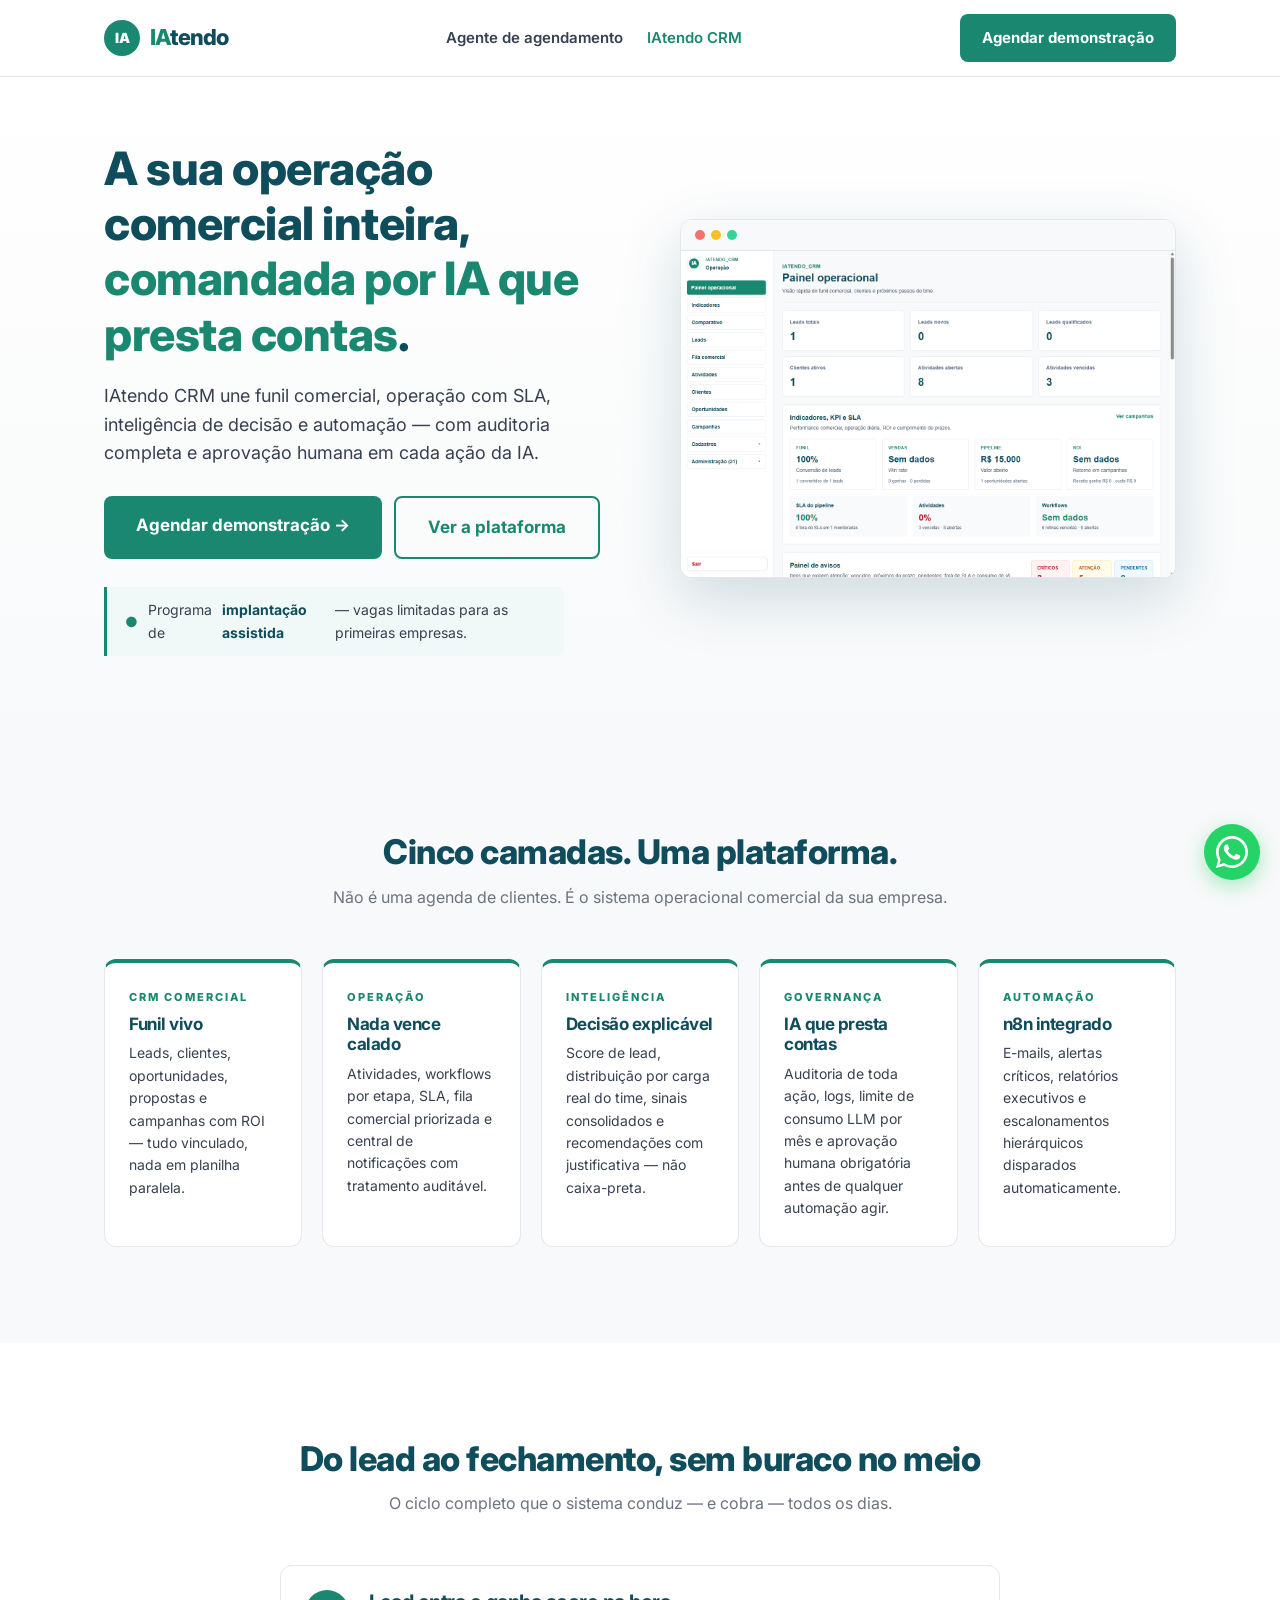
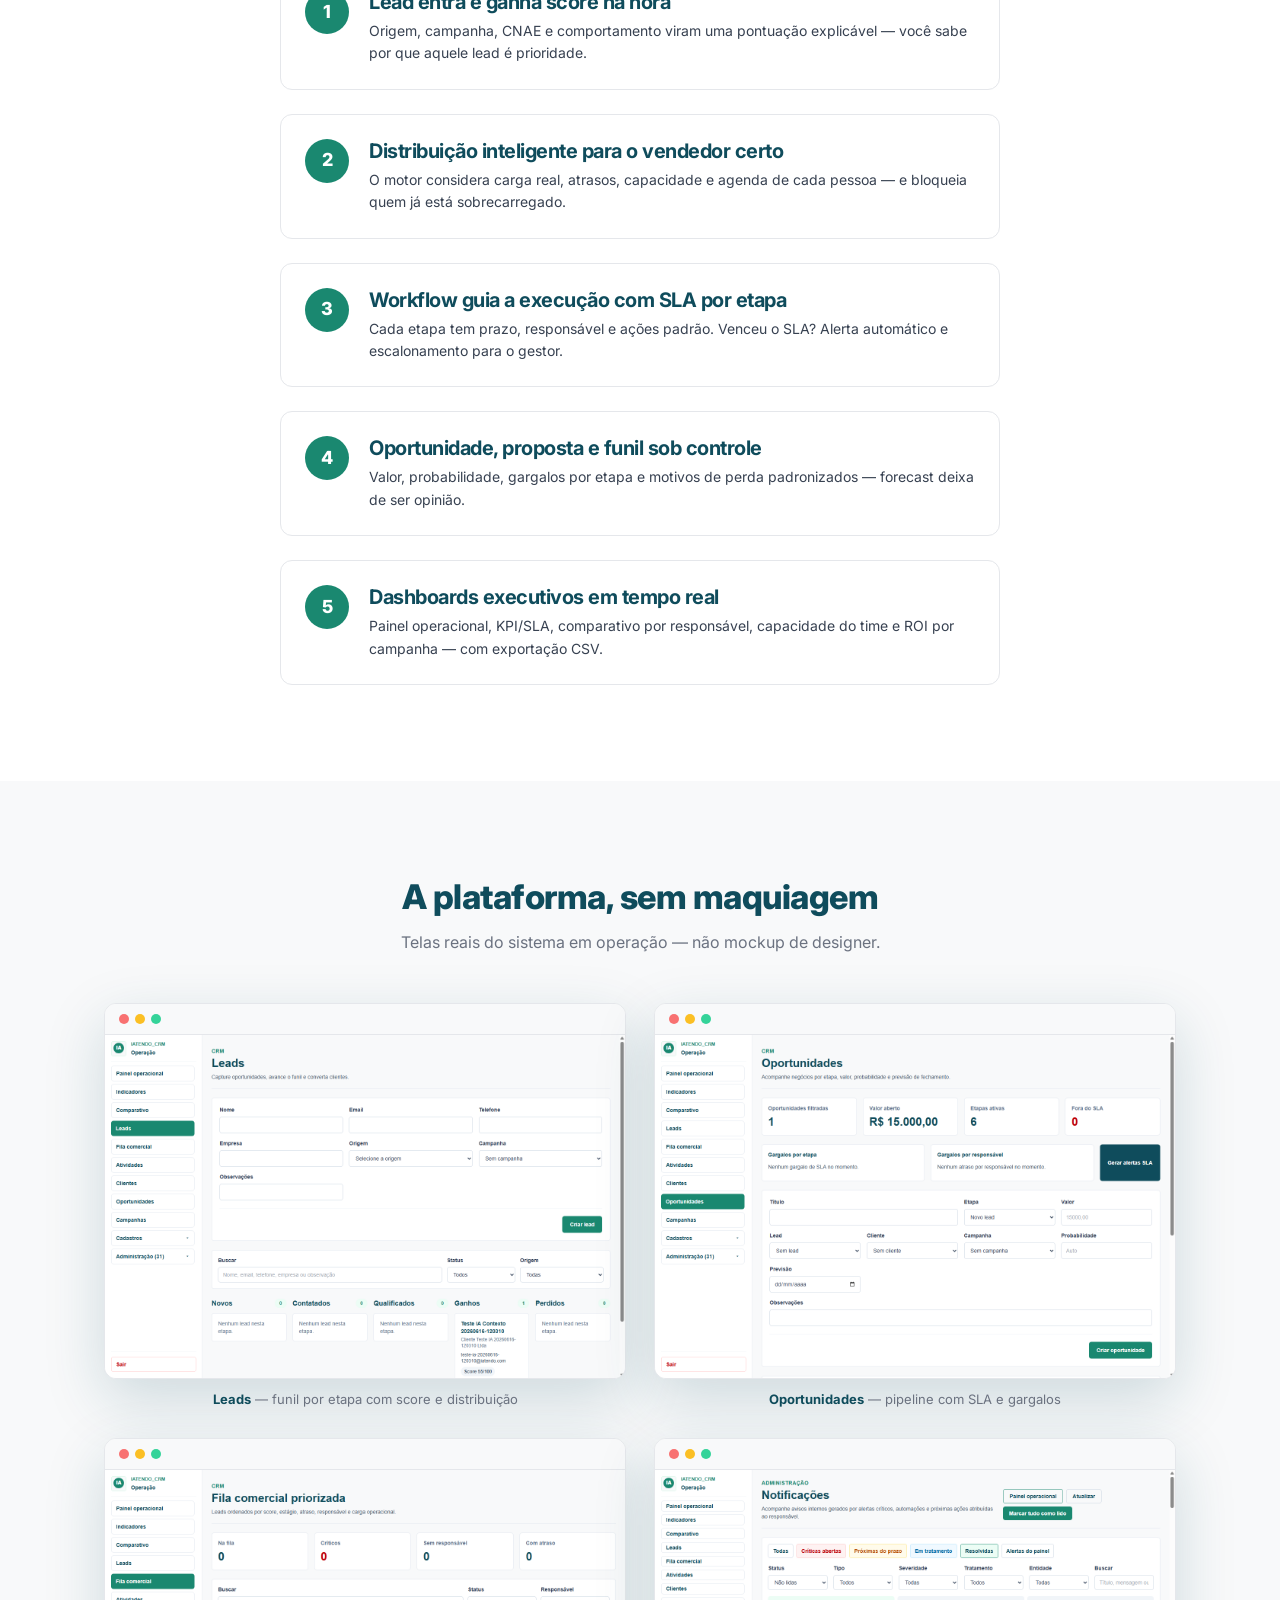
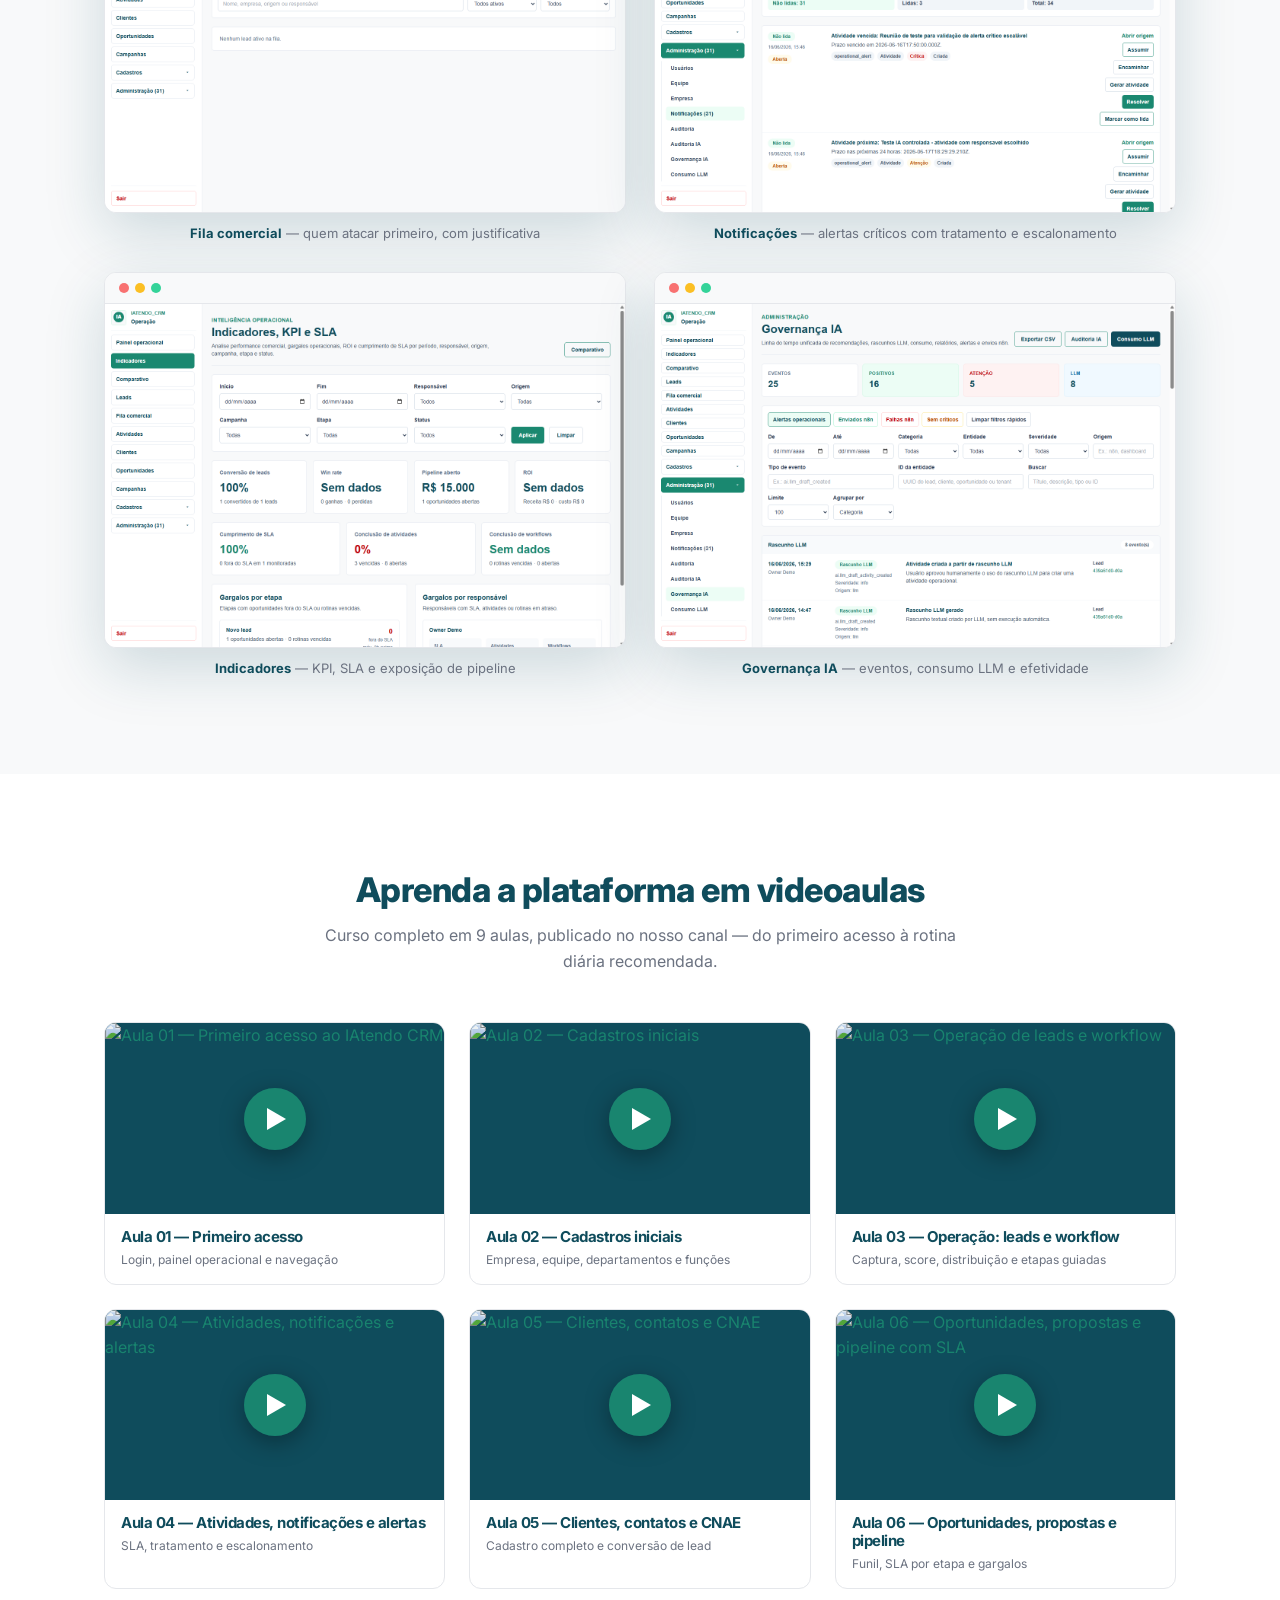
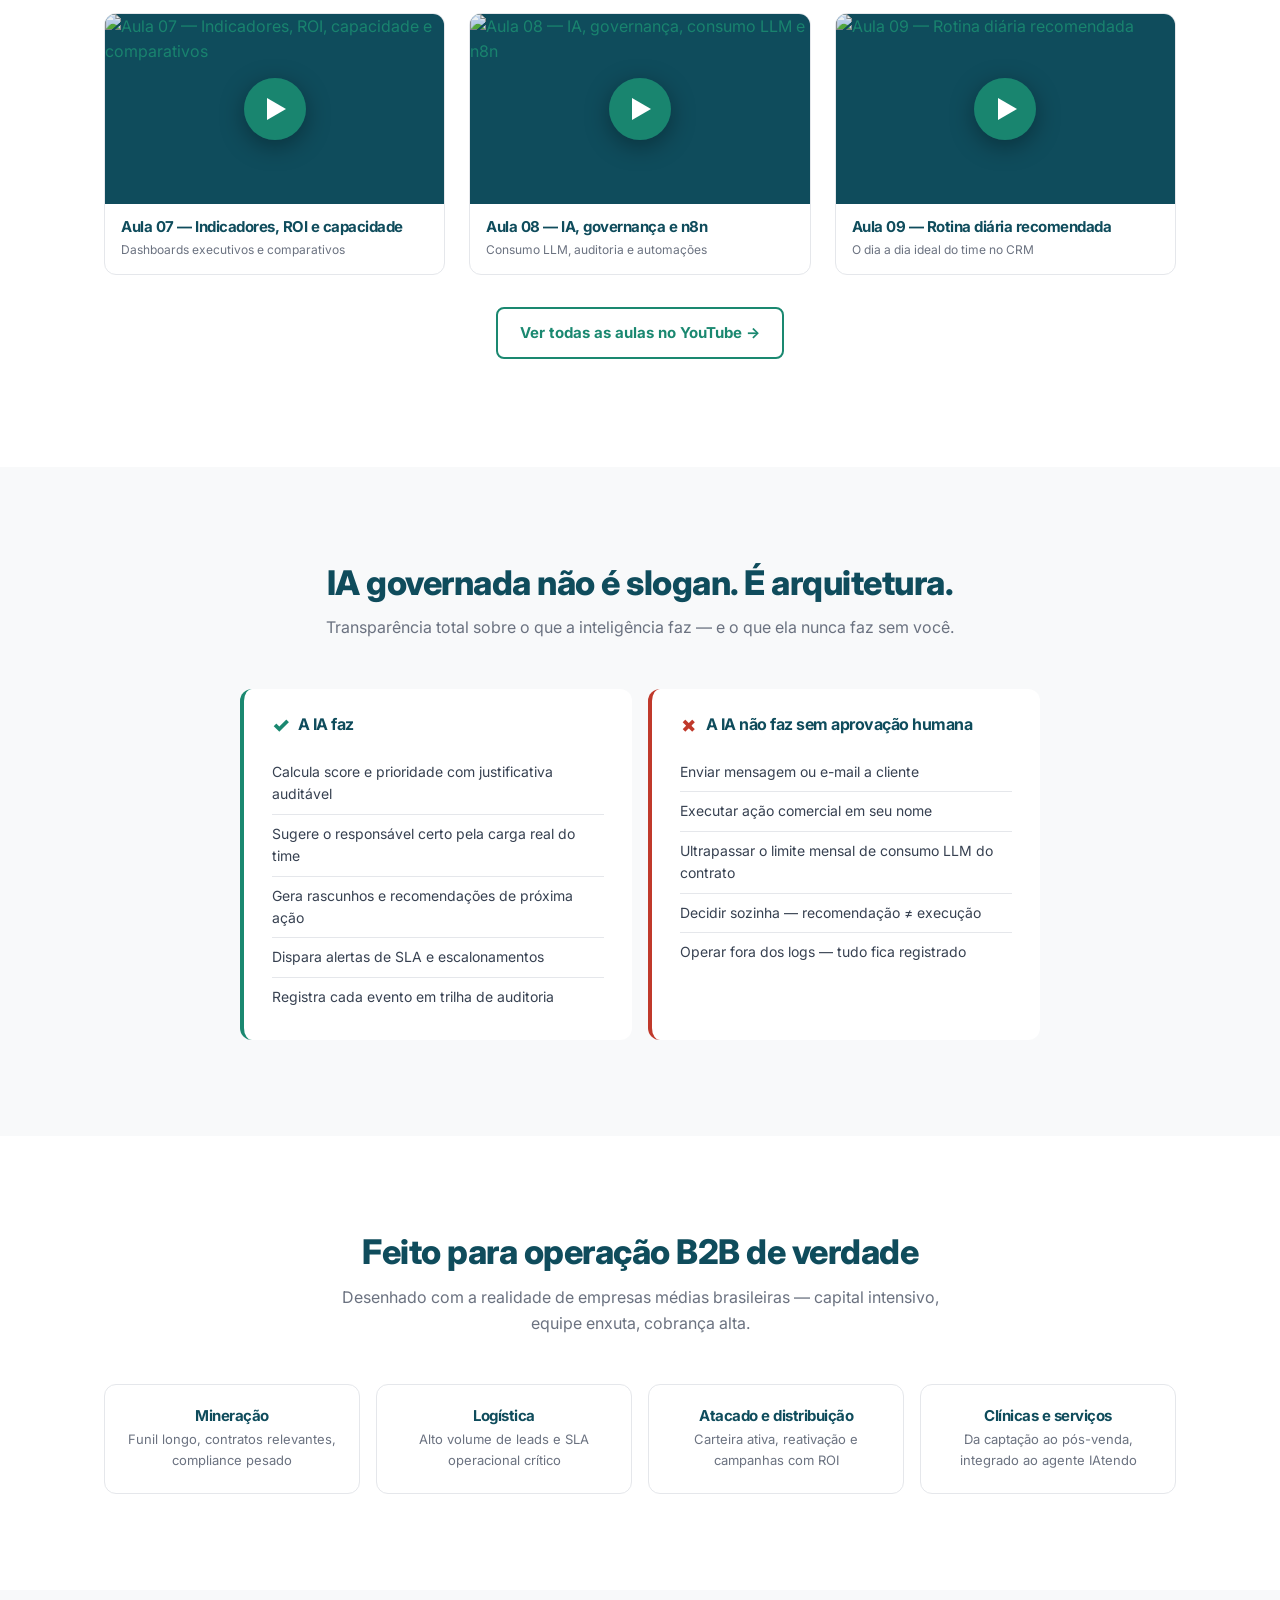
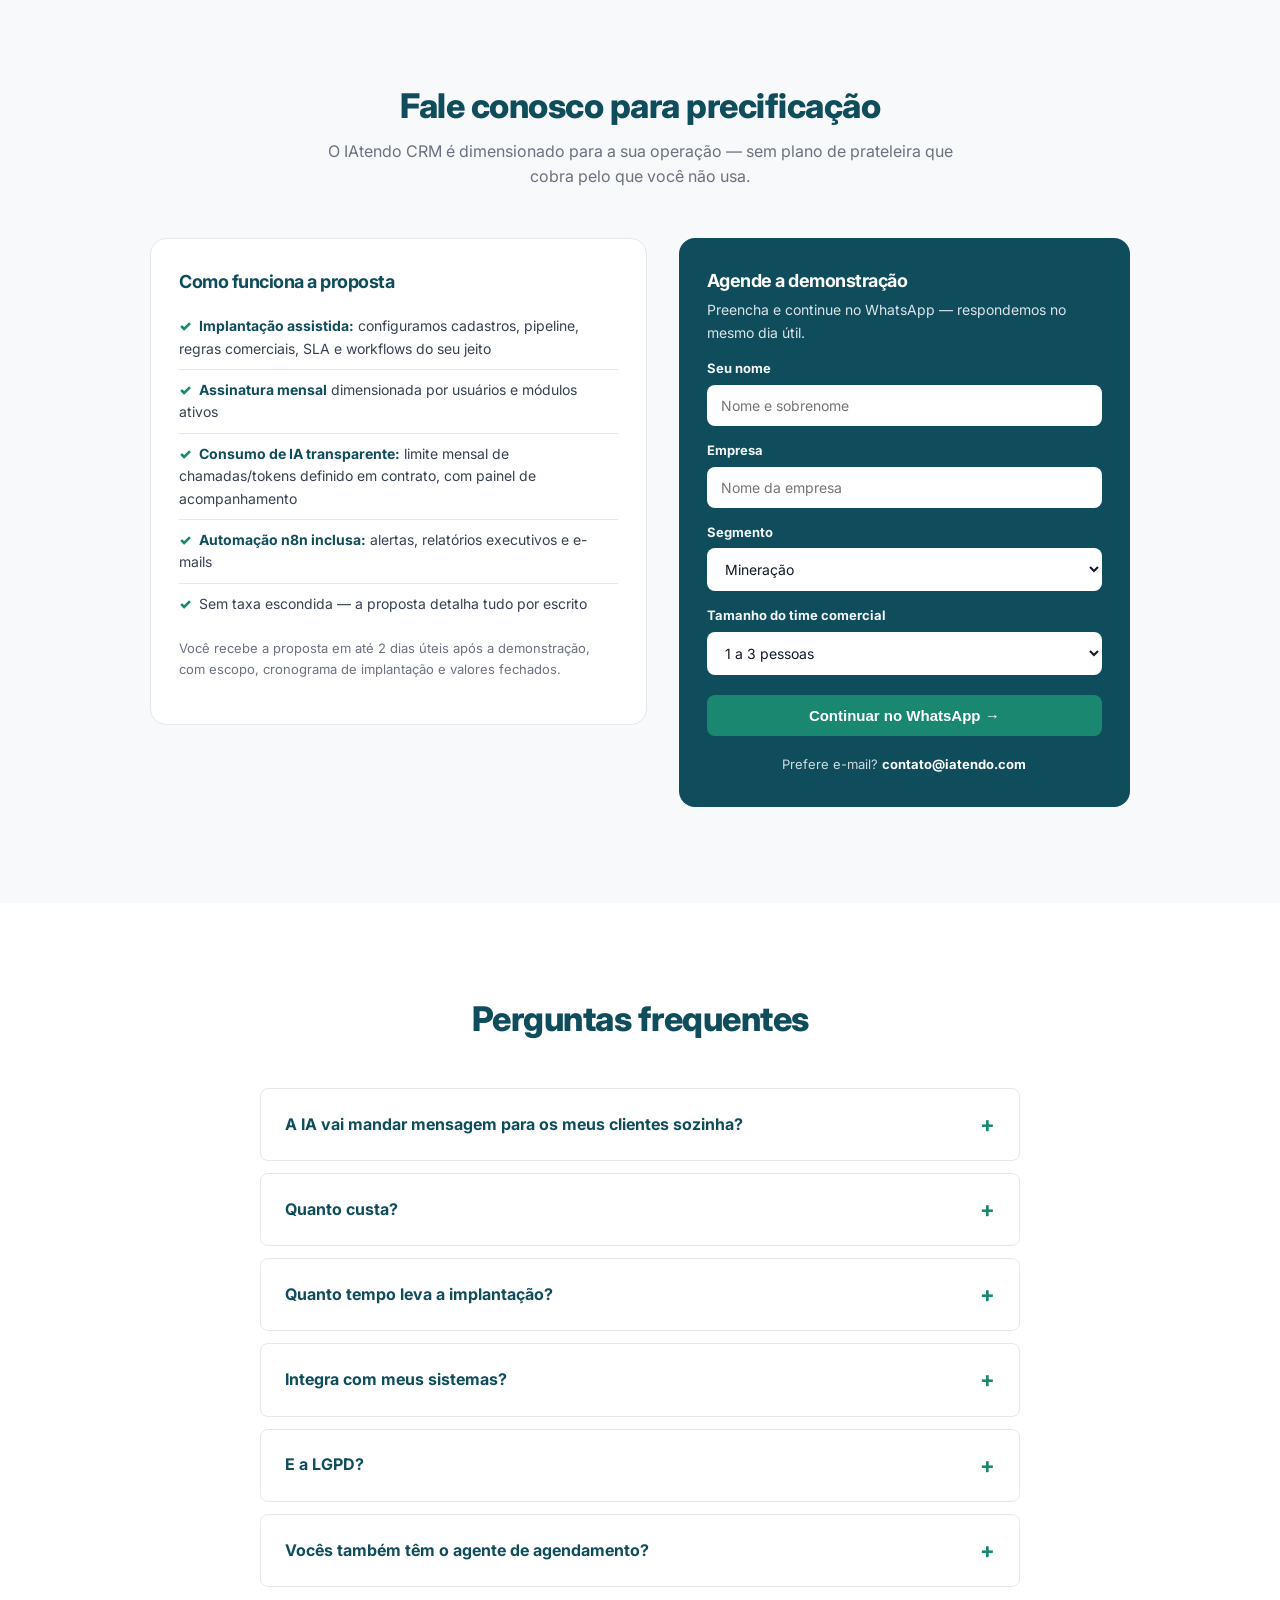
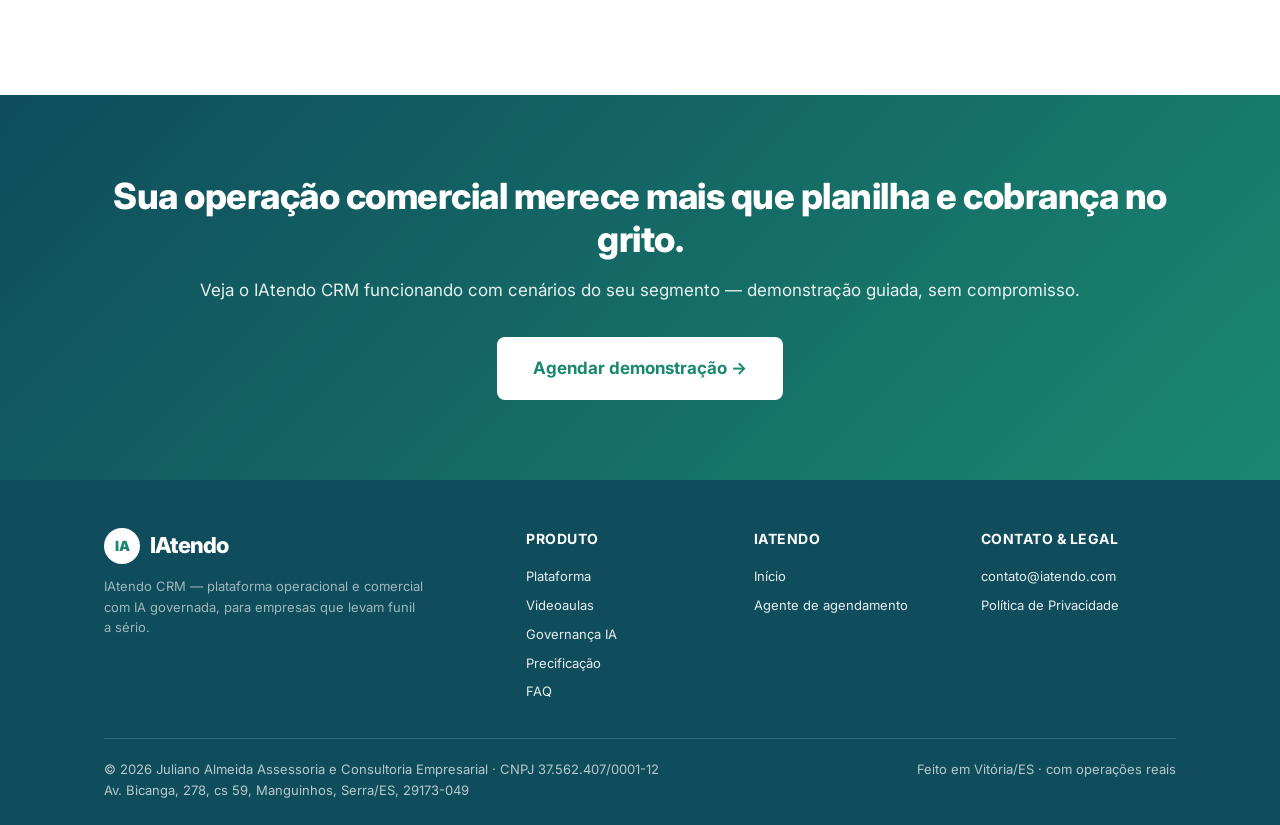
==== crm/index.html @ dda7a2c9 "Reorganiza site em dois produtos: home hub + /agente (landing migrada) + /crm (nova, com videoaulas " ====
<!DOCTYPE html>
<html lang="pt-BR">
<head>
<meta charset="UTF-8">
<meta name="viewport" content="width=device-width, initial-scale=1.0">
<meta name="description" content="IAtendo CRM: plataforma operacional e comercial com IA governada. Leads, oportunidades e campanhas com score, distribuição inteligente, workflows com SLA, dashboards executivos, auditoria completa e aprovação humana. Agende uma demonstração.">
<title>IAtendo CRM — Plataforma operacional e comercial com IA governada</title>
<link rel="canonical" href="https://iatendo.com/crm/">

<!-- Favicon -->
<link rel="icon" type="image/x-icon" href="/favicon.ico">
<link rel="icon" type="image/png" sizes="16x16" href="/favicon-16x16.png">
<link rel="icon" type="image/png" sizes="32x32" href="/favicon-32x32.png">
<link rel="icon" type="image/png" sizes="96x96" href="/favicon-96x96.png">
<link rel="icon" type="image/png" sizes="192x192" href="/android-chrome-192x192.png">
<link rel="apple-touch-icon" sizes="180x180" href="/apple-touch-icon.png">
<meta name="apple-mobile-web-app-title" content="IAtendo">
<meta name="apple-mobile-web-app-capable" content="yes">
<link rel="manifest" href="/site.webmanifest">
<meta name="theme-color" content="#1A8870">
<meta name="msapplication-config" content="/browserconfig.xml">
<meta name="msapplication-TileColor" content="#1A8870">

<!-- Open Graph -->
<meta property="og:type" content="website">
<meta property="og:site_name" content="IAtendo">
<meta property="og:title" content="IAtendo CRM — Plataforma operacional e comercial com IA governada">
<meta property="og:description" content="Funil comercial vivo: score, distribuição inteligente, workflows com SLA, dashboards executivos e IA com aprovação humana. Agende uma demonstração.">
<meta property="og:url" content="https://iatendo.com/crm/">
<meta property="og:image" content="https://iatendo.com/og-image.png">
<meta property="og:image:width" content="1200">
<meta property="og:image:height" content="630">
<meta property="og:locale" content="pt_BR">

<!-- Twitter Card -->
<meta name="twitter:card" content="summary_large_image">
<meta name="twitter:title" content="IAtendo CRM — Plataforma operacional e comercial com IA governada">
<meta name="twitter:description" content="CRM + operação + inteligência + governança + automação n8n. Demonstração guiada.">
<meta name="twitter:image" content="https://iatendo.com/og-image.png">

<!-- Verificação de domínio Meta Business -->
<meta name="facebook-domain-verification" content="4vf871rpp75ot8umdkaw6x6e34bomy" />

<!-- Schema.org (sem offer — preço sob consulta) -->
<script type="application/ld+json">
{"@context":"https://schema.org","@type":"SoftwareApplication","name":"IAtendo CRM","applicationCategory":"BusinessApplication","operatingSystem":"Web","description":"Plataforma operacional e comercial com IA governada: leads, clientes, oportunidades, campanhas, workflows com SLA, dashboards executivos, auditoria e automação n8n.","url":"https://iatendo.com/crm/","provider":{"@type":"Organization","name":"Juliano Almeida Assessoria e Consultoria Empresarial","email":"contato@iatendo.com"}}
</script>

<!-- Meta Pixel -->
<script>
!function(f,b,e,v,n,t,s){if(f.fbq)return;n=f.fbq=function(){n.callMethod?n.callMethod.apply(n,arguments):n.queue.push(arguments)};if(!f._fbq)f._fbq=n;n.push=n;n.loaded=!0;n.version='2.0';n.queue=[];t=b.createElement(e);t.async=!0;t.src=v;s=b.getElementsByTagName(e)[0];s.parentNode.insertBefore(t,s)}(window,document,'script','https://connect.facebook.net/en_US/fbevents.js');
fbq('init', '1695732014960269');
fbq('track', 'PageView');
</script>
<noscript><img height="1" width="1" style="display:none" src="https://www.facebook.com/tr?id=1695732014960269&ev=PageView&noscript=1"/></noscript>
<!-- /Meta Pixel -->

<!-- Fonte Inter via Google Fonts -->
<link rel="preconnect" href="https://fonts.googleapis.com">
<link rel="preconnect" href="https://fonts.gstatic.com" crossorigin>
<link href="https://fonts.googleapis.com/css2?family=Inter:wght@400;500;600;700;800;900&display=swap" rel="stylesheet">

<style>
:root {
  --primary: #1A8870;
  --primary-dark: #0F6B58;
  --secondary: #0F4C5C;
  --text: #111827;
  --text-body: #374151;
  --text-muted: #6B7280;
  --bg: #FFFFFF;
  --bg-alt: #F8F9FA;
  --bg-soft: #F0F9F7;
  --border: #E5E7EB;
}
* { box-sizing: border-box; margin: 0; padding: 0; }
html { scroll-behavior: smooth; }
body { font-family: 'Inter', 'Segoe UI', system-ui, -apple-system, sans-serif; color: var(--text-body); line-height: 1.6; background: var(--bg); -webkit-font-smoothing: antialiased; overflow-x: hidden; word-wrap: break-word; overflow-wrap: break-word; }
.container { max-width: 1120px; margin: 0 auto; padding: 0 24px; }
img, svg { max-width: 100%; height: auto; display: block; }

h1, h2, h3 { color: var(--secondary); font-weight: 800; letter-spacing: -0.5px; line-height: 1.2; }
h1 { font-size: 36px; }
h2 { font-size: 28px; margin-bottom: 16px; }
h3 { font-size: 20px; font-weight: 700; margin-bottom: 8px; }
p { margin-bottom: 12px; }
a { color: var(--primary); text-decoration: none; }
a:hover { text-decoration: underline; }
strong { color: var(--secondary); font-weight: 700; }

/* HEADER */
header { position: sticky; top: 0; background: rgba(255,255,255,0.95); backdrop-filter: blur(8px); border-bottom: 1px solid var(--border); z-index: 100; }
header .container { display: flex; align-items: center; justify-content: space-between; padding: 14px 24px; }
.brand { display: flex; align-items: center; gap: 10px; }
.brand-mark { width: 36px; height: 36px; border-radius: 50%; background: var(--primary); display: flex; align-items: center; justify-content: center; color: white; font-weight: 900; font-size: 14px; }
.brand-text { font-size: 22px; font-weight: 800; letter-spacing: -1px; }
.brand-text .ia { color: var(--primary); }
.brand-text .tendo { color: var(--secondary); }
.nav-links { display: none; gap: 24px; align-items: center; }
.nav-links a { font-size: 15px; font-weight: 600; color: var(--text-body); }
.nav-links a.active { color: var(--primary); }
.nav-links a:hover { color: var(--primary); text-decoration: none; }
.btn { display: inline-block; padding: 12px 22px; border-radius: 8px; font-weight: 700; font-size: 15px; transition: all 0.2s; text-decoration: none !important; cursor: pointer; border: none; }
.btn-primary { background: var(--primary); color: white !important; }
.btn-primary:hover { background: var(--primary-dark); transform: translateY(-1px); box-shadow: 0 4px 12px rgba(26,136,112,0.3); }
.btn-secondary { background: transparent; color: var(--primary) !important; border: 2px solid var(--primary); }
.btn-secondary:hover { background: var(--primary); color: white !important; }
.btn-large { padding: 16px 32px; font-size: 17px; }

/* HERO */
.hero { padding: 64px 0 80px; background: linear-gradient(180deg, #FFFFFF 0%, var(--bg-alt) 100%); }
.hero-grid { display: grid; grid-template-columns: 1fr; gap: 48px; align-items: center; }
.hero h1 { font-size: 40px; margin-bottom: 20px; }
.hero h1 .accent { color: var(--primary); }
.hero .lead { font-size: 18px; color: var(--text-body); margin-bottom: 28px; max-width: 540px; }
.hero-ctas { display: flex; gap: 12px; flex-wrap: wrap; margin-bottom: 28px; }
.hero .pilot-badge { display: inline-flex; align-items: center; gap: 10px; background: var(--bg-soft); border-left: 3px solid var(--primary); padding: 12px 18px; border-radius: 0 6px 6px 0; font-size: 14px; color: var(--text-body); max-width: 460px; }
.hero .pilot-badge::before { content: "●"; color: var(--primary); animation: pulse 2s infinite; }
@keyframes pulse { 0%,100% { opacity: 1; } 50% { opacity: 0.3; } }

/* BROWSER FRAME (screenshot) */
.browser-frame { background: white; border-radius: 12px; border: 1px solid var(--border); box-shadow: 0 20px 60px rgba(15,76,92,0.18); overflow: hidden; }
.browser-bar { background: var(--bg-alt); border-bottom: 1px solid var(--border); padding: 10px 14px; display: flex; align-items: center; gap: 6px; }
.browser-bar span { width: 10px; height: 10px; border-radius: 50%; background: var(--border); display: inline-block; }
.browser-bar span:first-child { background: #F87171; }
.browser-bar span:nth-child(2) { background: #FBBF24; }
.browser-bar span:nth-child(3) { background: #34D399; }
.browser-frame img { width: 100%; display: block; }

/* SECTION GENERIC */
section { padding: 72px 0; }
section.alt { background: var(--bg-alt); }
.section-head { text-align: center; margin-bottom: 48px; }
.section-head h2 { margin-bottom: 12px; }
.section-head p { color: var(--text-muted); font-size: 16px; max-width: 640px; margin: 0 auto; }

/* PILARES */
.pillars { display: grid; grid-template-columns: 1fr; gap: 20px; }
.pillar { background: white; padding: 26px 24px; border-radius: 12px; border: 1px solid var(--border); border-top: 4px solid var(--primary); }
.pillar .tag { font-size: 11px; font-weight: 800; letter-spacing: 2px; text-transform: uppercase; color: var(--primary); margin-bottom: 8px; }
.pillar h3 { font-size: 17px; margin-bottom: 8px; }
.pillar p { font-size: 14px; margin: 0; }

/* CICLO / STEPS */
.steps { display: grid; grid-template-columns: 1fr; gap: 24px; max-width: 720px; margin: 0 auto; }
.step { display: flex; gap: 20px; align-items: flex-start; padding: 24px; background: white; border-radius: 12px; border: 1px solid var(--border); }
.step-num { flex-shrink: 0; width: 44px; height: 44px; background: var(--primary); color: white; border-radius: 50%; display: flex; align-items: center; justify-content: center; font-weight: 800; font-size: 18px; }
.step-content h3 { margin-bottom: 6px; }
.step-content p { font-size: 14px; margin: 0; }

/* SCREENSHOTS */
.shots { display: grid; grid-template-columns: 1fr; gap: 28px; }
.shot figcaption { font-size: 13px; color: var(--text-muted); margin-top: 10px; text-align: center; }
.shot figcaption strong { color: var(--secondary); }

/* VIDEOAULAS */
.videos { display: grid; grid-template-columns: 1fr; gap: 24px; }
.video-card { background: white; border-radius: 12px; border: 1px solid var(--border); overflow: hidden; }
.video-thumb { position: relative; aspect-ratio: 16/9; background: var(--secondary); cursor: pointer; display: block; }
.video-thumb img { width: 100%; height: 100%; object-fit: cover; display: block; opacity: 0.92; }
.video-thumb .play { position: absolute; top: 50%; left: 50%; transform: translate(-50%,-50%); width: 62px; height: 62px; border-radius: 50%; background: rgba(26,136,112,0.95); display: flex; align-items: center; justify-content: center; box-shadow: 0 6px 24px rgba(0,0,0,0.35); transition: transform .15s; }
.video-thumb:hover .play { transform: translate(-50%,-50%) scale(1.08); }
.video-thumb .play::after { content: ""; border-style: solid; border-width: 11px 0 11px 19px; border-color: transparent transparent transparent white; margin-left: 4px; }
.video-thumb iframe { position: absolute; inset: 0; width: 100%; height: 100%; border: 0; }
.video-card h3 { font-size: 15px; padding: 14px 16px 4px; margin: 0; }
.video-card .video-sub { font-size: 12px; color: var(--text-muted); padding: 0 16px 14px; }

/* GOVERNANÇA (faz / não faz) */
.escopo-grid { display: grid; grid-template-columns: 1fr; gap: 16px; max-width: 800px; margin: 0 auto; }
.escopo-col { background: white; padding: 24px 28px; border-radius: 12px; }
.escopo-col.yes { border-left: 4px solid var(--primary); }
.escopo-col.no { border-left: 4px solid #C0392B; }
.escopo-col h3 { font-size: 16px; margin-bottom: 16px; display: flex; align-items: center; gap: 8px; }
.escopo-col.yes h3::before { content: "✓"; color: var(--primary); font-weight: 900; font-size: 20px; }
.escopo-col.no h3::before { content: "✗"; color: #C0392B; font-weight: 900; font-size: 20px; }
.escopo-col ul { list-style: none; padding: 0; }
.escopo-col li { padding: 8px 0; border-bottom: 1px solid var(--border); font-size: 14px; }
.escopo-col li:last-child { border-bottom: none; }

/* SEGMENTOS */
.cols-4 { display: grid; grid-template-columns: 1fr 1fr; gap: 16px; }
.seg-card { background: white; padding: 22px 20px; border-radius: 12px; border: 1px solid var(--border); text-align: center; }
.seg-card h3 { font-size: 15px; margin-bottom: 4px; }
.seg-card p { font-size: 13px; color: var(--text-muted); margin: 0; }

/* PRECIFICAÇÃO / FALE CONOSCO */
.pricing-wrap { display: grid; grid-template-columns: 1fr; gap: 32px; max-width: 980px; margin: 0 auto; align-items: start; }
.pricing-info { background: white; border-radius: 16px; border: 1px solid var(--border); padding: 32px 28px; }
.pricing-info h3 { font-size: 18px; margin-bottom: 14px; }
.pricing-info ul { list-style: none; padding: 0; margin-bottom: 8px; }
.pricing-info li { padding: 9px 0; font-size: 14px; border-bottom: 1px solid var(--border); }
.pricing-info li:last-child { border-bottom: none; }
.pricing-info li::before { content: "✓"; color: var(--primary); font-weight: 900; margin-right: 8px; }
.pricing-note { font-size: 13px; color: var(--text-muted); margin-top: 14px; }
.contact-card { background: var(--secondary); border-radius: 16px; padding: 32px 28px; color: white; }
.contact-card h3 { color: white; font-size: 18px; margin-bottom: 8px; }
.contact-card p { color: rgba(255,255,255,0.85); font-size: 14px; }
.contact-card label { display: block; font-size: 13px; font-weight: 700; margin: 14px 0 6px; color: rgba(255,255,255,0.95); }
.contact-card input, .contact-card select { width: 100%; padding: 12px 14px; border-radius: 8px; border: none; font-family: inherit; font-size: 14px; color: var(--text); background: white; }
.contact-card .btn-primary { width: 100%; text-align: center; margin-top: 20px; background: var(--primary); }
.contact-card .alt-contact { margin-top: 18px; font-size: 13px; color: rgba(255,255,255,0.8); text-align: center; }
.contact-card .alt-contact a { color: white; font-weight: 700; }

/* FAQ */
.faq { max-width: 760px; margin: 0 auto; }
.faq-item { background: white; border-radius: 8px; margin-bottom: 12px; border: 1px solid var(--border); overflow: hidden; }
.faq-q { padding: 18px 24px; font-weight: 700; color: var(--secondary); cursor: pointer; display: flex; justify-content: space-between; align-items: center; font-size: 16px; user-select: none; }
.faq-q::after { content: "+"; font-size: 22px; color: var(--primary); transition: transform 0.2s; }
.faq-item.open .faq-q::after { transform: rotate(45deg); }
.faq-a { padding: 0 24px; max-height: 0; overflow: hidden; transition: all 0.3s ease; font-size: 14px; color: var(--text-body); }
.faq-item.open .faq-a { padding: 0 24px 20px; max-height: 400px; }

/* CTA FINAL */
.cta-final { background: linear-gradient(135deg, var(--secondary) 0%, var(--primary) 100%); color: white; text-align: center; padding: 80px 0; }
.cta-final h2 { color: white; font-size: 36px; margin-bottom: 16px; }
.cta-final p { color: rgba(255,255,255,0.9); font-size: 17px; margin-bottom: 32px; }
.cta-final .btn-primary { background: white; color: var(--primary) !important; padding: 18px 36px; font-size: 17px; }
.cta-final .btn-primary:hover { background: var(--bg-soft); }

/* FOOTER */
footer { background: var(--secondary); color: rgba(255,255,255,0.7); padding: 48px 0 24px; font-size: 13px; }
footer a { color: rgba(255,255,255,0.9); }
.footer-grid { display: grid; grid-template-columns: 1fr; gap: 32px; margin-bottom: 32px; }
footer h4 { color: white; font-size: 14px; font-weight: 700; margin-bottom: 12px; letter-spacing: 0.5px; text-transform: uppercase; }
footer ul { list-style: none; padding: 0; }
footer ul li { padding: 4px 0; }
.footer-bottom { border-top: 1px solid rgba(255,255,255,0.15); padding-top: 20px; display: flex; justify-content: space-between; flex-wrap: wrap; gap: 12px; }

/* FLOATING WHATSAPP CTA */
.fab-whatsapp { position: fixed; bottom: 20px; right: 20px; background: #25D366; color: white; width: 56px; height: 56px; border-radius: 50%; display: flex; align-items: center; justify-content: center; box-shadow: 0 6px 20px rgba(37,211,102,0.4); z-index: 99; transition: transform 0.2s; }
.fab-whatsapp:hover { transform: scale(1.1); text-decoration: none !important; }
.fab-whatsapp svg { width: 32px; height: 32px; fill: white; }

/* RESPONSIVE — mobile */
@media (max-width: 767px) {
  h1 { font-size: 28px; }
  h2 { font-size: 24px; }
  h3 { font-size: 17px; }
  .hero h1 { font-size: 29px; line-height: 1.25; }
  .hero .lead { font-size: 16px; }
  .cta-final h2 { font-size: 26px; }
  .cta-final p { font-size: 15px; }
  .container { padding: 0 16px; }
  section { padding: 48px 0; }
  .hero { padding: 36px 0 56px; }
  .cta-final { padding: 56px 0; }
  .section-head { margin-bottom: 32px; }
  header .container { padding: 12px 16px; }
  .brand-text { font-size: 19px; }
  header .btn { padding: 9px 14px; font-size: 13px; }
  .hero-ctas { flex-direction: column; gap: 10px; }
  .hero-ctas .btn { width: 100%; text-align: center; }
  .btn-large { padding: 14px 22px; font-size: 15px; }
  .hero .pilot-badge { font-size: 13px; padding: 10px 14px; max-width: 100%; }
  .step { padding: 18px; gap: 14px; }
  .step-num { width: 36px; height: 36px; font-size: 15px; }
  .escopo-col { padding: 18px 20px; }
  .cols-4 { grid-template-columns: 1fr; }
  .contact-card, .pricing-info { padding: 24px 20px; }
  .faq-q { padding: 16px 18px; font-size: 15px; }
  .faq-item.open .faq-a { padding: 0 18px 18px; }
  .footer-bottom { flex-direction: column; align-items: flex-start; font-size: 12px; }
  .fab-whatsapp { width: 52px; height: 52px; bottom: 16px; right: 16px; }
  .fab-whatsapp svg { width: 28px; height: 28px; }
}
/* RESPONSIVE — desktop */
@media (min-width: 768px) {
  .nav-links { display: flex; }
  h1 { font-size: 44px; }
  h2 { font-size: 34px; }
  .hero h1 { font-size: 46px; }
  .hero-grid { grid-template-columns: 1.05fr 1fr; gap: 56px; }
  .pillars { grid-template-columns: repeat(5, 1fr); }
  .shots { grid-template-columns: 1fr 1fr; }
  .videos { grid-template-columns: repeat(3, 1fr); }
  .escopo-grid { grid-template-columns: 1fr 1fr; }
  .cols-4 { grid-template-columns: repeat(4, 1fr); }
  .pricing-wrap { grid-template-columns: 1.1fr 1fr; }
  .footer-grid { grid-template-columns: 2fr 1fr 1fr 1fr; }
  section { padding: 96px 0; }
}
@media (min-width: 768px) and (max-width: 1023px) {
  .pillars { grid-template-columns: repeat(2, 1fr); }
}
</style>
</head>
<body>

<!-- ====== HEADER ====== -->
<header>
  <div class="container">
    <a href="/" class="brand">
      <div class="brand-mark">IA</div>
      <div class="brand-text"><span class="ia">IA</span><span class="tendo">tendo</span></div>
    </a>
    <nav class="nav-links">
      <a href="/agente/">Agente de agendamento</a>
      <a href="/crm/" class="active">IAtendo CRM</a>
    </nav>
    <a href="#precificacao" class="btn btn-primary">Agendar demonstração</a>
  </div>
</header>

<!-- ====== HERO ====== -->
<section class="hero">
  <div class="container hero-grid">
    <div>
      <h1>A sua operação comercial inteira, <span class="accent">comandada por IA que presta contas</span>.</h1>
      <p class="lead">IAtendo CRM une funil comercial, operação com SLA, inteligência de decisão e automação — com auditoria completa e aprovação humana em cada ação da IA.</p>
      <div class="hero-ctas">
        <a href="#precificacao" class="btn btn-primary btn-large">Agendar demonstração →</a>
        <a href="#plataforma" class="btn btn-secondary btn-large">Ver a plataforma</a>
      </div>
      <div class="pilot-badge">
        Programa de <strong>implantação assistida</strong> — vagas limitadas para as primeiras empresas.
      </div>
    </div>
    <div class="browser-frame">
      <div class="browser-bar"><span></span><span></span><span></span></div>
      <img src="img/dashboard.png" alt="Painel operacional do IAtendo CRM com indicadores de leads, clientes e atividades" loading="eager">
    </div>
  </div>
</section>

<!-- ====== PILARES ====== -->
<section class="alt" id="pilares">
  <div class="container">
    <div class="section-head">
      <h2>Cinco camadas. Uma plataforma.</h2>
      <p>Não é uma agenda de clientes. É o sistema operacional comercial da sua empresa.</p>
    </div>
    <div class="pillars">
      <div class="pillar">
        <div class="tag">CRM comercial</div>
        <h3>Funil vivo</h3>
        <p>Leads, clientes, oportunidades, propostas e campanhas com ROI — tudo vinculado, nada em planilha paralela.</p>
      </div>
      <div class="pillar">
        <div class="tag">Operação</div>
        <h3>Nada vence calado</h3>
        <p>Atividades, workflows por etapa, SLA, fila comercial priorizada e central de notificações com tratamento auditável.</p>
      </div>
      <div class="pillar">
        <div class="tag">Inteligência</div>
        <h3>Decisão explicável</h3>
        <p>Score de lead, distribuição por carga real do time, sinais consolidados e recomendações com justificativa — não caixa-preta.</p>
      </div>
      <div class="pillar">
        <div class="tag">Governança</div>
        <h3>IA que presta contas</h3>
        <p>Auditoria de toda ação, logs, limite de consumo LLM por mês e aprovação humana obrigatória antes de qualquer automação agir.</p>
      </div>
      <div class="pillar">
        <div class="tag">Automação</div>
        <h3>n8n integrado</h3>
        <p>E-mails, alertas críticos, relatórios executivos e escalonamentos hierárquicos disparados automaticamente.</p>
      </div>
    </div>
  </div>
</section>

<!-- ====== CICLO OPERACIONAL ====== -->
<section id="ciclo">
  <div class="container">
    <div class="section-head">
      <h2>Do lead ao fechamento, sem buraco no meio</h2>
      <p>O ciclo completo que o sistema conduz — e cobra — todos os dias.</p>
    </div>
    <div class="steps">
      <div class="step">
        <div class="step-num">1</div>
        <div class="step-content">
          <h3>Lead entra e ganha score na hora</h3>
          <p>Origem, campanha, CNAE e comportamento viram uma pontuação explicável — você sabe por que aquele lead é prioridade.</p>
        </div>
      </div>
      <div class="step">
        <div class="step-num">2</div>
        <div class="step-content">
          <h3>Distribuição inteligente para o vendedor certo</h3>
          <p>O motor considera carga real, atrasos, capacidade e agenda de cada pessoa — e bloqueia quem já está sobrecarregado.</p>
        </div>
      </div>
      <div class="step">
        <div class="step-num">3</div>
        <div class="step-content">
          <h3>Workflow guia a execução com SLA por etapa</h3>
          <p>Cada etapa tem prazo, responsável e ações padrão. Venceu o SLA? Alerta automático e escalonamento para o gestor.</p>
        </div>
      </div>
      <div class="step">
        <div class="step-num">4</div>
        <div class="step-content">
          <h3>Oportunidade, proposta e funil sob controle</h3>
          <p>Valor, probabilidade, gargalos por etapa e motivos de perda padronizados — forecast deixa de ser opinião.</p>
        </div>
      </div>
      <div class="step">
        <div class="step-num">5</div>
        <div class="step-content">
          <h3>Dashboards executivos em tempo real</h3>
          <p>Painel operacional, KPI/SLA, comparativo por responsável, capacidade do time e ROI por campanha — com exportação CSV.</p>
        </div>
      </div>
    </div>
  </div>
</section>

<!-- ====== SCREENSHOTS ====== -->
<section class="alt" id="plataforma">
  <div class="container">
    <div class="section-head">
      <h2>A plataforma, sem maquiagem</h2>
      <p>Telas reais do sistema em operação — não mockup de designer.</p>
    </div>
    <div class="shots">
      <figure class="shot">
        <div class="browser-frame">
          <div class="browser-bar"><span></span><span></span><span></span></div>
          <img src="img/leads.png" alt="Funil de leads por etapa no IAtendo CRM" loading="lazy">
        </div>
        <figcaption><strong>Leads</strong> — funil por etapa com score e distribuição</figcaption>
      </figure>
      <figure class="shot">
        <div class="browser-frame">
          <div class="browser-bar"><span></span><span></span><span></span></div>
          <img src="img/opportunities.png" alt="Oportunidades por etapa com SLA no IAtendo CRM" loading="lazy">
        </div>
        <figcaption><strong>Oportunidades</strong> — pipeline com SLA e gargalos</figcaption>
      </figure>
      <figure class="shot">
        <div class="browser-frame">
          <div class="browser-bar"><span></span><span></span><span></span></div>
          <img src="img/priority-queue.png" alt="Fila comercial priorizada do IAtendo CRM" loading="lazy">
        </div>
        <figcaption><strong>Fila comercial</strong> — quem atacar primeiro, com justificativa</figcaption>
      </figure>
      <figure class="shot">
        <div class="browser-frame">
          <div class="browser-bar"><span></span><span></span><span></span></div>
          <img src="img/notifications.png" alt="Central de notificações e alertas do IAtendo CRM" loading="lazy">
        </div>
        <figcaption><strong>Notificações</strong> — alertas críticos com tratamento e escalonamento</figcaption>
      </figure>
      <figure class="shot">
        <div class="browser-frame">
          <div class="browser-bar"><span></span><span></span><span></span></div>
          <img src="img/analytics.png" alt="Indicadores, KPI e SLA do IAtendo CRM" loading="lazy">
        </div>
        <figcaption><strong>Indicadores</strong> — KPI, SLA e exposição de pipeline</figcaption>
      </figure>
      <figure class="shot">
        <div class="browser-frame">
          <div class="browser-bar"><span></span><span></span><span></span></div>
          <img src="img/ai-governance.png" alt="Governança de IA do IAtendo CRM com eventos e consumo LLM" loading="lazy">
        </div>
        <figcaption><strong>Governança IA</strong> — eventos, consumo LLM e efetividade</figcaption>
      </figure>
    </div>
  </div>
</section>

<!-- ====== VIDEOAULAS ====== -->
<section id="videoaulas">
  <div class="container">
    <div class="section-head">
      <h2>Aprenda a plataforma em videoaulas</h2>
      <p>Curso completo em 9 aulas, publicado no nosso canal — do primeiro acesso à rotina diária recomendada.</p>
    </div>
    <div class="videos">
      <div class="video-card">
        <a class="video-thumb" data-yt="VyJPQbVWp-o" aria-label="Assistir Aula 01">
          <img src="https://i.ytimg.com/vi/VyJPQbVWp-o/hqdefault.jpg" alt="Aula 01 — Primeiro acesso ao IAtendo CRM" loading="lazy"><span class="play"></span>
        </a>
        <h3>Aula 01 — Primeiro acesso</h3>
        <div class="video-sub">Login, painel operacional e navegação</div>
      </div>
      <div class="video-card">
        <a class="video-thumb" data-yt="CzqX034Pj9A" aria-label="Assistir Aula 02">
          <img src="https://i.ytimg.com/vi/CzqX034Pj9A/hqdefault.jpg" alt="Aula 02 — Cadastros iniciais" loading="lazy"><span class="play"></span>
        </a>
        <h3>Aula 02 — Cadastros iniciais</h3>
        <div class="video-sub">Empresa, equipe, departamentos e funções</div>
      </div>
      <div class="video-card">
        <a class="video-thumb" data-yt="eDOyuhs3quc" aria-label="Assistir Aula 03">
          <img src="https://i.ytimg.com/vi/eDOyuhs3quc/hqdefault.jpg" alt="Aula 03 — Operação de leads e workflow" loading="lazy"><span class="play"></span>
        </a>
        <h3>Aula 03 — Operação: leads e workflow</h3>
        <div class="video-sub">Captura, score, distribuição e etapas guiadas</div>
      </div>
      <div class="video-card">
        <a class="video-thumb" data-yt="eR3HgDo9YUM" aria-label="Assistir Aula 04">
          <img src="https://i.ytimg.com/vi/eR3HgDo9YUM/hqdefault.jpg" alt="Aula 04 — Atividades, notificações e alertas" loading="lazy"><span class="play"></span>
        </a>
        <h3>Aula 04 — Atividades, notificações e alertas</h3>
        <div class="video-sub">SLA, tratamento e escalonamento</div>
      </div>
      <div class="video-card">
        <a class="video-thumb" data-yt="qhFkDyjf2Pk" aria-label="Assistir Aula 05">
          <img src="https://i.ytimg.com/vi/qhFkDyjf2Pk/hqdefault.jpg" alt="Aula 05 — Clientes, contatos e CNAE" loading="lazy"><span class="play"></span>
        </a>
        <h3>Aula 05 — Clientes, contatos e CNAE</h3>
        <div class="video-sub">Cadastro completo e conversão de lead</div>
      </div>
      <div class="video-card">
        <a class="video-thumb" data-yt="SyRXIyVpU74" aria-label="Assistir Aula 06">
          <img src="https://i.ytimg.com/vi/SyRXIyVpU74/hqdefault.jpg" alt="Aula 06 — Oportunidades, propostas e pipeline com SLA" loading="lazy"><span class="play"></span>
        </a>
        <h3>Aula 06 — Oportunidades, propostas e pipeline</h3>
        <div class="video-sub">Funil, SLA por etapa e gargalos</div>
      </div>
      <div class="video-card">
        <a class="video-thumb" data-yt="s6W2IkSjhXo" aria-label="Assistir Aula 07">
          <img src="https://i.ytimg.com/vi/s6W2IkSjhXo/hqdefault.jpg" alt="Aula 07 — Indicadores, ROI, capacidade e comparativos" loading="lazy"><span class="play"></span>
        </a>
        <h3>Aula 07 — Indicadores, ROI e capacidade</h3>
        <div class="video-sub">Dashboards executivos e comparativos</div>
      </div>
      <div class="video-card">
        <a class="video-thumb" data-yt="5cMrow9b17c" aria-label="Assistir Aula 08">
          <img src="https://i.ytimg.com/vi/5cMrow9b17c/hqdefault.jpg" alt="Aula 08 — IA, governança, consumo LLM e n8n" loading="lazy"><span class="play"></span>
        </a>
        <h3>Aula 08 — IA, governança e n8n</h3>
        <div class="video-sub">Consumo LLM, auditoria e automações</div>
      </div>
      <div class="video-card">
        <a class="video-thumb" data-yt="b2C0MkyPq6A" aria-label="Assistir Aula 09">
          <img src="https://i.ytimg.com/vi/b2C0MkyPq6A/hqdefault.jpg" alt="Aula 09 — Rotina diária recomendada" loading="lazy"><span class="play"></span>
        </a>
        <h3>Aula 09 — Rotina diária recomendada</h3>
        <div class="video-sub">O dia a dia ideal do time no CRM</div>
      </div>
    </div>
    <p style="text-align:center; margin-top:32px;">
      <a href="https://www.youtube.com/@IAtendo" target="_blank" rel="noopener" class="btn btn-secondary">Ver todas as aulas no YouTube →</a>
    </p>
  </div>
</section>

<!-- ====== GOVERNANÇA ====== -->
<section id="governanca" class="alt">
  <div class="container">
    <div class="section-head">
      <h2>IA governada não é slogan. É arquitetura.</h2>
      <p>Transparência total sobre o que a inteligência faz — e o que ela nunca faz sem você.</p>
    </div>
    <div class="escopo-grid">
      <div class="escopo-col yes">
        <h3>A IA faz</h3>
        <ul>
          <li>Calcula score e prioridade com justificativa auditável</li>
          <li>Sugere o responsável certo pela carga real do time</li>
          <li>Gera rascunhos e recomendações de próxima ação</li>
          <li>Dispara alertas de SLA e escalonamentos</li>
          <li>Registra cada evento em trilha de auditoria</li>
        </ul>
      </div>
      <div class="escopo-col no">
        <h3>A IA não faz sem aprovação humana</h3>
        <ul>
          <li>Enviar mensagem ou e-mail a cliente</li>
          <li>Executar ação comercial em seu nome</li>
          <li>Ultrapassar o limite mensal de consumo LLM do contrato</li>
          <li>Decidir sozinha — recomendação ≠ execução</li>
          <li>Operar fora dos logs — tudo fica registrado</li>
        </ul>
      </div>
    </div>
  </div>
</section>

<!-- ====== PARA QUEM ====== -->
<section id="segmentos">
  <div class="container">
    <div class="section-head">
      <h2>Feito para operação B2B de verdade</h2>
      <p>Desenhado com a realidade de empresas médias brasileiras — capital intensivo, equipe enxuta, cobrança alta.</p>
    </div>
    <div class="cols-4">
      <div class="seg-card"><h3>Mineração</h3><p>Funil longo, contratos relevantes, compliance pesado</p></div>
      <div class="seg-card"><h3>Logística</h3><p>Alto volume de leads e SLA operacional crítico</p></div>
      <div class="seg-card"><h3>Atacado e distribuição</h3><p>Carteira ativa, reativação e campanhas com ROI</p></div>
      <div class="seg-card"><h3>Clínicas e serviços</h3><p>Da captação ao pós-venda, integrado ao agente IAtendo</p></div>
    </div>
  </div>
</section>

<!-- ====== PRECIFICAÇÃO / FALE CONOSCO ====== -->
<section id="precificacao" class="alt">
  <div class="container">
    <div class="section-head">
      <h2>Fale conosco para precificação</h2>
      <p>O IAtendo CRM é dimensionado para a sua operação — sem plano de prateleira que cobra pelo que você não usa.</p>
    </div>
    <div class="pricing-wrap">
      <div class="pricing-info">
        <h3>Como funciona a proposta</h3>
        <ul>
          <li><strong>Implantação assistida:</strong> configuramos cadastros, pipeline, regras comerciais, SLA e workflows do seu jeito</li>
          <li><strong>Assinatura mensal</strong> dimensionada por usuários e módulos ativos</li>
          <li><strong>Consumo de IA transparente:</strong> limite mensal de chamadas/tokens definido em contrato, com painel de acompanhamento</li>
          <li><strong>Automação n8n inclusa:</strong> alertas, relatórios executivos e e-mails</li>
          <li>Sem taxa escondida — a proposta detalha tudo por escrito</li>
        </ul>
        <p class="pricing-note">Você recebe a proposta em até 2 dias úteis após a demonstração, com escopo, cronograma de implantação e valores fechados.</p>
      </div>
      <div class="contact-card">
        <h3>Agende a demonstração</h3>
        <p>Preencha e continue no WhatsApp — respondemos no mesmo dia útil.</p>
        <form id="crm-form" onsubmit="return false;">
          <label for="f-nome">Seu nome</label>
          <input type="text" id="f-nome" placeholder="Nome e sobrenome" autocomplete="name">
          <label for="f-empresa">Empresa</label>
          <input type="text" id="f-empresa" placeholder="Nome da empresa" autocomplete="organization">
          <label for="f-segmento">Segmento</label>
          <select id="f-segmento">
            <option>Mineração</option>
            <option>Logística</option>
            <option>Atacado / distribuição</option>
            <option>Clínica / serviços</option>
            <option>Outro</option>
          </select>
          <label for="f-time">Tamanho do time comercial</label>
          <select id="f-time">
            <option>1 a 3 pessoas</option>
            <option>4 a 10 pessoas</option>
            <option>11 a 30 pessoas</option>
            <option>Mais de 30</option>
          </select>
          <button type="button" id="crm-form-send" class="btn btn-primary">Continuar no WhatsApp →</button>
        </form>
        <div class="alt-contact">
          Prefere e-mail? <a href="mailto:contato@iatendo.com?subject=Demonstra%C3%A7%C3%A3o%20IAtendo%20CRM">contato@iatendo.com</a>
        </div>
      </div>
    </div>
  </div>
</section>

<!-- ====== FAQ ====== -->
<section id="faq">
  <div class="container">
    <div class="section-head">
      <h2>Perguntas frequentes</h2>
    </div>
    <div class="faq">
      <div class="faq-item">
        <div class="faq-q">A IA vai mandar mensagem para os meus clientes sozinha?</div>
        <div class="faq-a"><p>Não. Essa é a diferença central do IAtendo CRM: a IA recomenda, prioriza e prepara rascunhos — mas toda ação voltada ao cliente exige aprovação humana registrada. Cada evento de IA fica na trilha de auditoria, com consumo medido.</p></div>
      </div>
      <div class="faq-item">
        <div class="faq-q">Quanto custa?</div>
        <div class="faq-a"><p>A assinatura é dimensionada por usuários e módulos, mais uma implantação assistida inicial. Não publicamos tabela porque operações diferentes usam módulos diferentes — mas a proposta chega por escrito em até 2 dias úteis após a demonstração, sem reunião extra para "descobrir o preço".</p></div>
      </div>
      <div class="faq-item">
        <div class="faq-q">Quanto tempo leva a implantação?</div>
        <div class="faq-a"><p>A implantação assistida cobre cadastros, usuários e hierarquia, pipeline, regras comerciais, SLA e workflows. O prazo típico é de 2 a 4 semanas conforme o tamanho da operação — definido em cronograma na proposta.</p></div>
      </div>
      <div class="faq-item">
        <div class="faq-q">Integra com meus sistemas?</div>
        <div class="faq-a"><p>A plataforma nasce com automação n8n integrada — e-mails, alertas e relatórios. O n8n conecta centenas de sistemas (ERPs, planilhas, APIs), o que torna integrações específicas um trabalho de configuração, não de desenvolvimento do zero. Escopo de integração entra na proposta.</p></div>
      </div>
      <div class="faq-item">
        <div class="faq-q">E a LGPD?</div>
        <div class="faq-a"><p>Plataforma multi-tenant com isolamento por empresa, trilha de auditoria completa de quem fez o quê, controle de acesso por papel (owner, admin, member) e período de acesso por usuário. Dados tratados conforme a LGPD, com política publicada.</p></div>
      </div>
      <div class="faq-item">
        <div class="faq-q">Vocês também têm o agente de agendamento?</div>
        <div class="faq-a"><p>Sim — o <a href="/agente/">agente IAtendo</a> atende e agenda no WhatsApp 24/7. Para clínicas e operações de serviço, os dois produtos se complementam: o agente capta e agenda, o CRM gere o relacionamento e a operação comercial.</p></div>
      </div>
    </div>
  </div>
</section>

<!-- ====== CTA FINAL ====== -->
<section class="cta-final">
  <div class="container">
    <h2>Sua operação comercial merece mais que planilha e cobrança no grito.</h2>
    <p>Veja o IAtendo CRM funcionando com cenários do seu segmento — demonstração guiada, sem compromisso.</p>
    <a href="#precificacao" class="btn btn-primary btn-large">Agendar demonstração →</a>
  </div>
</section>

<!-- ====== FOOTER ====== -->
<footer>
  <div class="container">
    <div class="footer-grid">
      <div>
        <div class="brand" style="margin-bottom: 12px;">
          <div class="brand-mark" style="background: white; color: var(--primary);">IA</div>
          <div class="brand-text" style="color: white;">IAtendo</div>
        </div>
        <p style="color: rgba(255,255,255,0.6); max-width: 320px;">IAtendo CRM — plataforma operacional e comercial com IA governada, para empresas que levam funil a sério.</p>
      </div>
      <div>
        <h4>Produto</h4>
        <ul>
          <li><a href="#pilares">Plataforma</a></li>
          <li><a href="#videoaulas">Videoaulas</a></li>
          <li><a href="#governanca">Governança IA</a></li>
          <li><a href="#precificacao">Precificação</a></li>
          <li><a href="#faq">FAQ</a></li>
        </ul>
      </div>
      <div>
        <h4>IAtendo</h4>
        <ul>
          <li><a href="/">Início</a></li>
          <li><a href="/agente/">Agente de agendamento</a></li>
        </ul>
      </div>
      <div>
        <h4>Contato & Legal</h4>
        <ul>
          <li><a href="mailto:contato@iatendo.com">contato@iatendo.com</a></li>
          <li><a href="/politica-de-privacidade.html">Política de Privacidade</a></li>
        </ul>
      </div>
    </div>
    <div class="footer-bottom">
      <div>
        © 2026 Juliano Almeida Assessoria e Consultoria Empresarial · CNPJ 37.562.407/0001-12<br>
        Av. Bicanga, 278, cs 59, Manguinhos, Serra/ES, 29173-049
      </div>
      <div>Feito em Vitória/ES · com operações reais</div>
    </div>
  </div>
</footer>

<!-- FLOATING WHATSAPP FAB -->
<a href="https://wa.me/5527988648027?text=Ol%C3%A1!%20Quero%20saber%20mais%20sobre%20o%20IAtendo%20CRM." target="_blank" rel="noopener" class="fab-whatsapp" aria-label="Falar no WhatsApp">
  <svg viewBox="0 0 32 32"><path d="M16 0C7.16 0 0 7.16 0 16c0 2.82.74 5.6 2.14 8.04L0 32l8.16-2.14C10.58 31.24 13.26 32 16 32c8.84 0 16-7.16 16-16S24.84 0 16 0zm0 29.34c-2.5 0-4.96-.68-7.1-1.96l-.5-.3-5.04 1.32 1.34-4.92-.32-.52A13.28 13.28 0 0 1 2.66 16c0-7.36 5.98-13.34 13.34-13.34S29.34 8.64 29.34 16 23.36 29.34 16 29.34zm7.34-9.98c-.4-.2-2.38-1.18-2.74-1.3-.36-.14-.64-.2-.9.2-.26.4-1.04 1.3-1.28 1.56-.24.26-.46.3-.86.1-.4-.2-1.7-.62-3.24-2-1.2-1.06-2-2.38-2.24-2.78-.24-.4-.02-.62.18-.82.18-.18.4-.46.6-.7.2-.24.26-.4.4-.66.14-.26.06-.5-.04-.7-.1-.2-.9-2.16-1.22-2.96-.32-.78-.66-.68-.9-.68-.24 0-.5-.04-.78-.04-.26 0-.7.1-1.06.5s-1.4 1.36-1.4 3.32 1.44 3.86 1.64 4.12c.2.26 2.84 4.34 6.88 6.08.96.42 1.72.66 2.3.86.96.3 1.84.26 2.54.16.78-.12 2.38-.98 2.72-1.92.34-.94.34-1.76.24-1.92-.1-.16-.36-.26-.76-.46z"/></svg>
</a>

<script>
// FAQ accordion
document.querySelectorAll('.faq-q').forEach(q => {
  q.addEventListener('click', () => {
    q.parentElement.classList.toggle('open');
  });
});

// Videoaulas — thumbnail vira iframe só ao clicar (performance)
document.querySelectorAll('.video-thumb[data-yt]').forEach(t => {
  t.addEventListener('click', function (e) {
    e.preventDefault();
    var id = this.getAttribute('data-yt');
    var iframe = document.createElement('iframe');
    iframe.src = 'https://www.youtube-nocookie.com/embed/' + id + '?autoplay=1&rel=0';
    iframe.title = this.getAttribute('aria-label') || 'Videoaula IAtendo CRM';
    iframe.allow = 'accelerometer; autoplay; clipboard-write; encrypted-media; gyroscope; picture-in-picture; web-share';
    iframe.allowFullscreen = true;
    this.innerHTML = '';
    this.appendChild(iframe);
    if (typeof fbq === 'function') {
      fbq('trackCustom', 'VideoAulaPlay', { content_name: id });
    }
  }, { once: true });
});

// Formulário de precificação → WhatsApp com mensagem montada
document.getElementById('crm-form-send').addEventListener('click', function () {
  var nome = document.getElementById('f-nome').value.trim();
  var empresa = document.getElementById('f-empresa').value.trim();
  var segmento = document.getElementById('f-segmento').value;
  var time = document.getElementById('f-time').value;
  var msg = 'Olá! Quero agendar uma demonstração do IAtendo CRM.' +
    (nome ? '\nNome: ' + nome : '') +
    (empresa ? '\nEmpresa: ' + empresa : '') +
    '\nSegmento: ' + segmento +
    '\nTime comercial: ' + time;
  if (typeof fbq === 'function') {
    fbq('track', 'Lead', { content_name: 'crm_pricing_form' });
  }
  window.open('https://wa.me/5527988648027?text=' + encodeURIComponent(msg), '_blank', 'noopener');
});

// Meta Pixel — evento Lead nos demais cliques de WhatsApp
document.querySelectorAll('a[href*="wa.me/"]').forEach(a => {
  a.addEventListener('click', () => {
    if (typeof fbq === 'function') {
      fbq('track', 'Lead', { content_name: 'crm_whatsapp' });
    }
  });
});
</script>

</body>
</html>
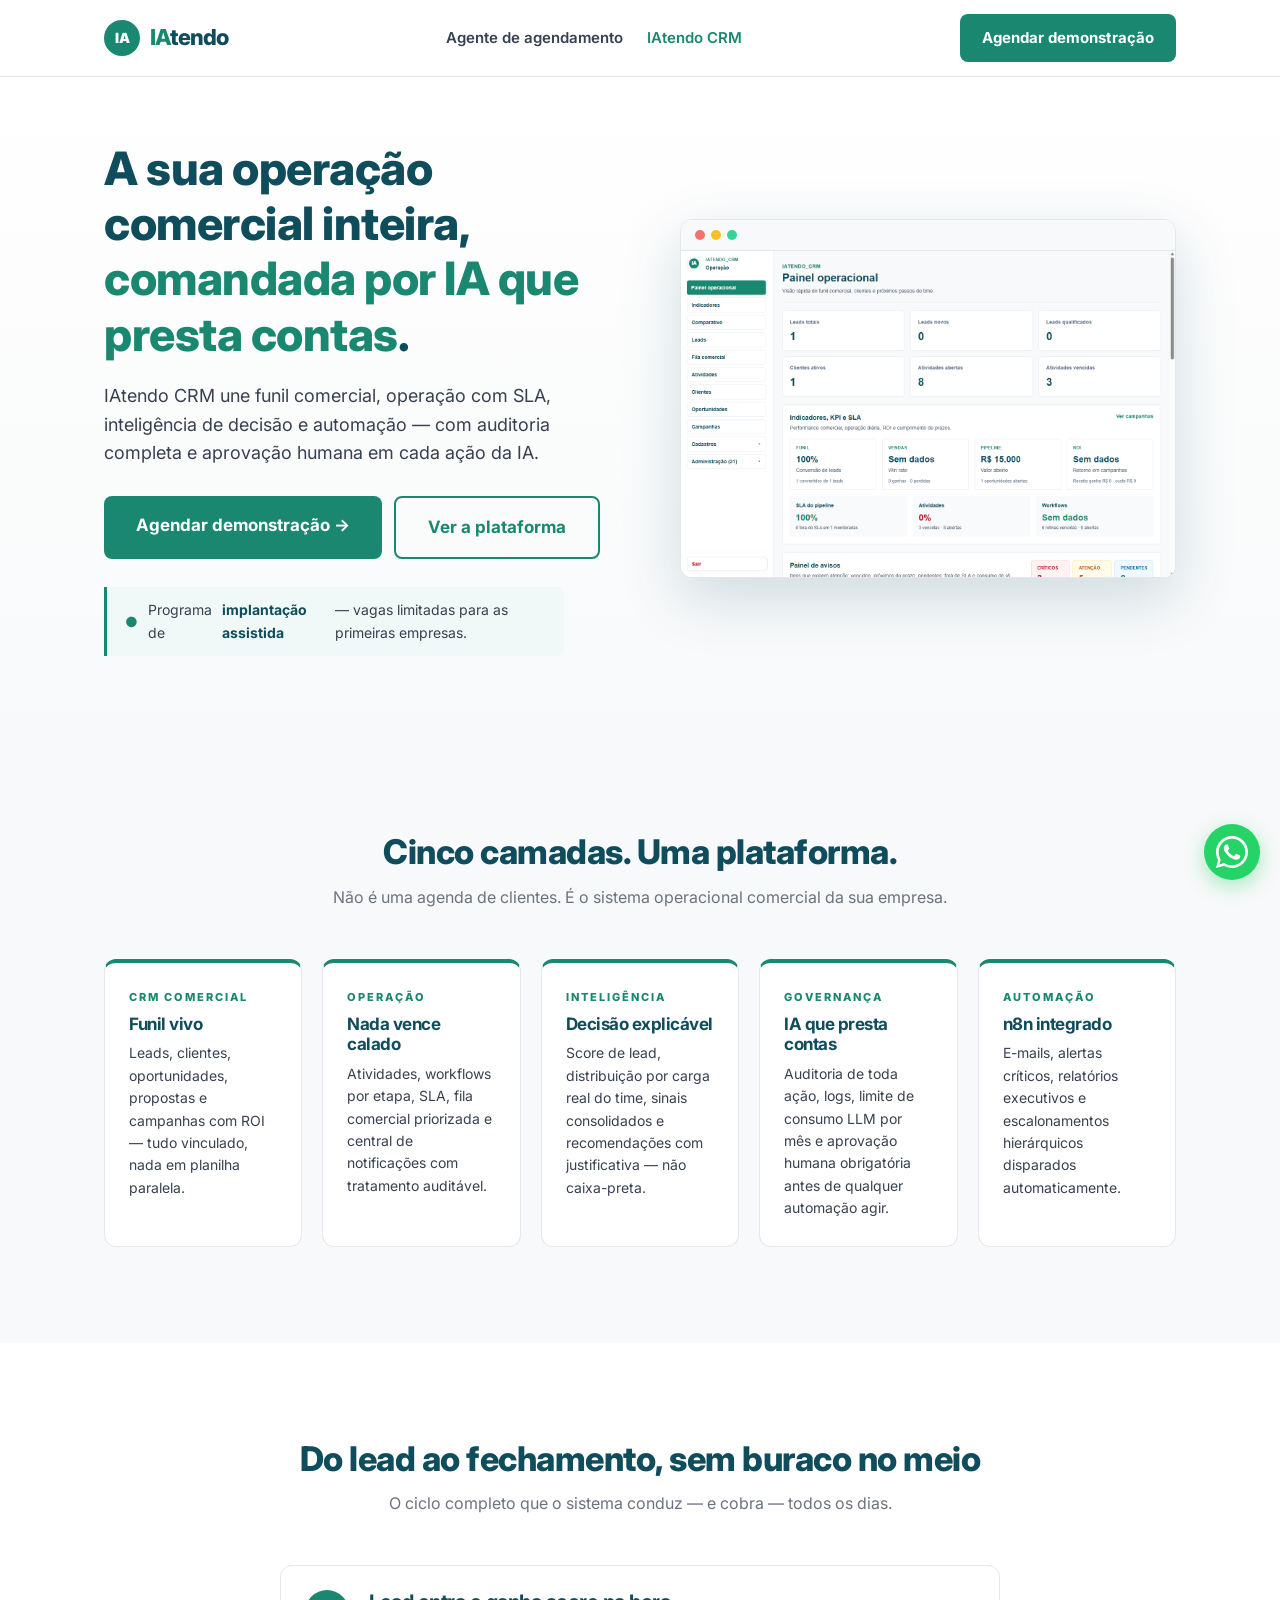
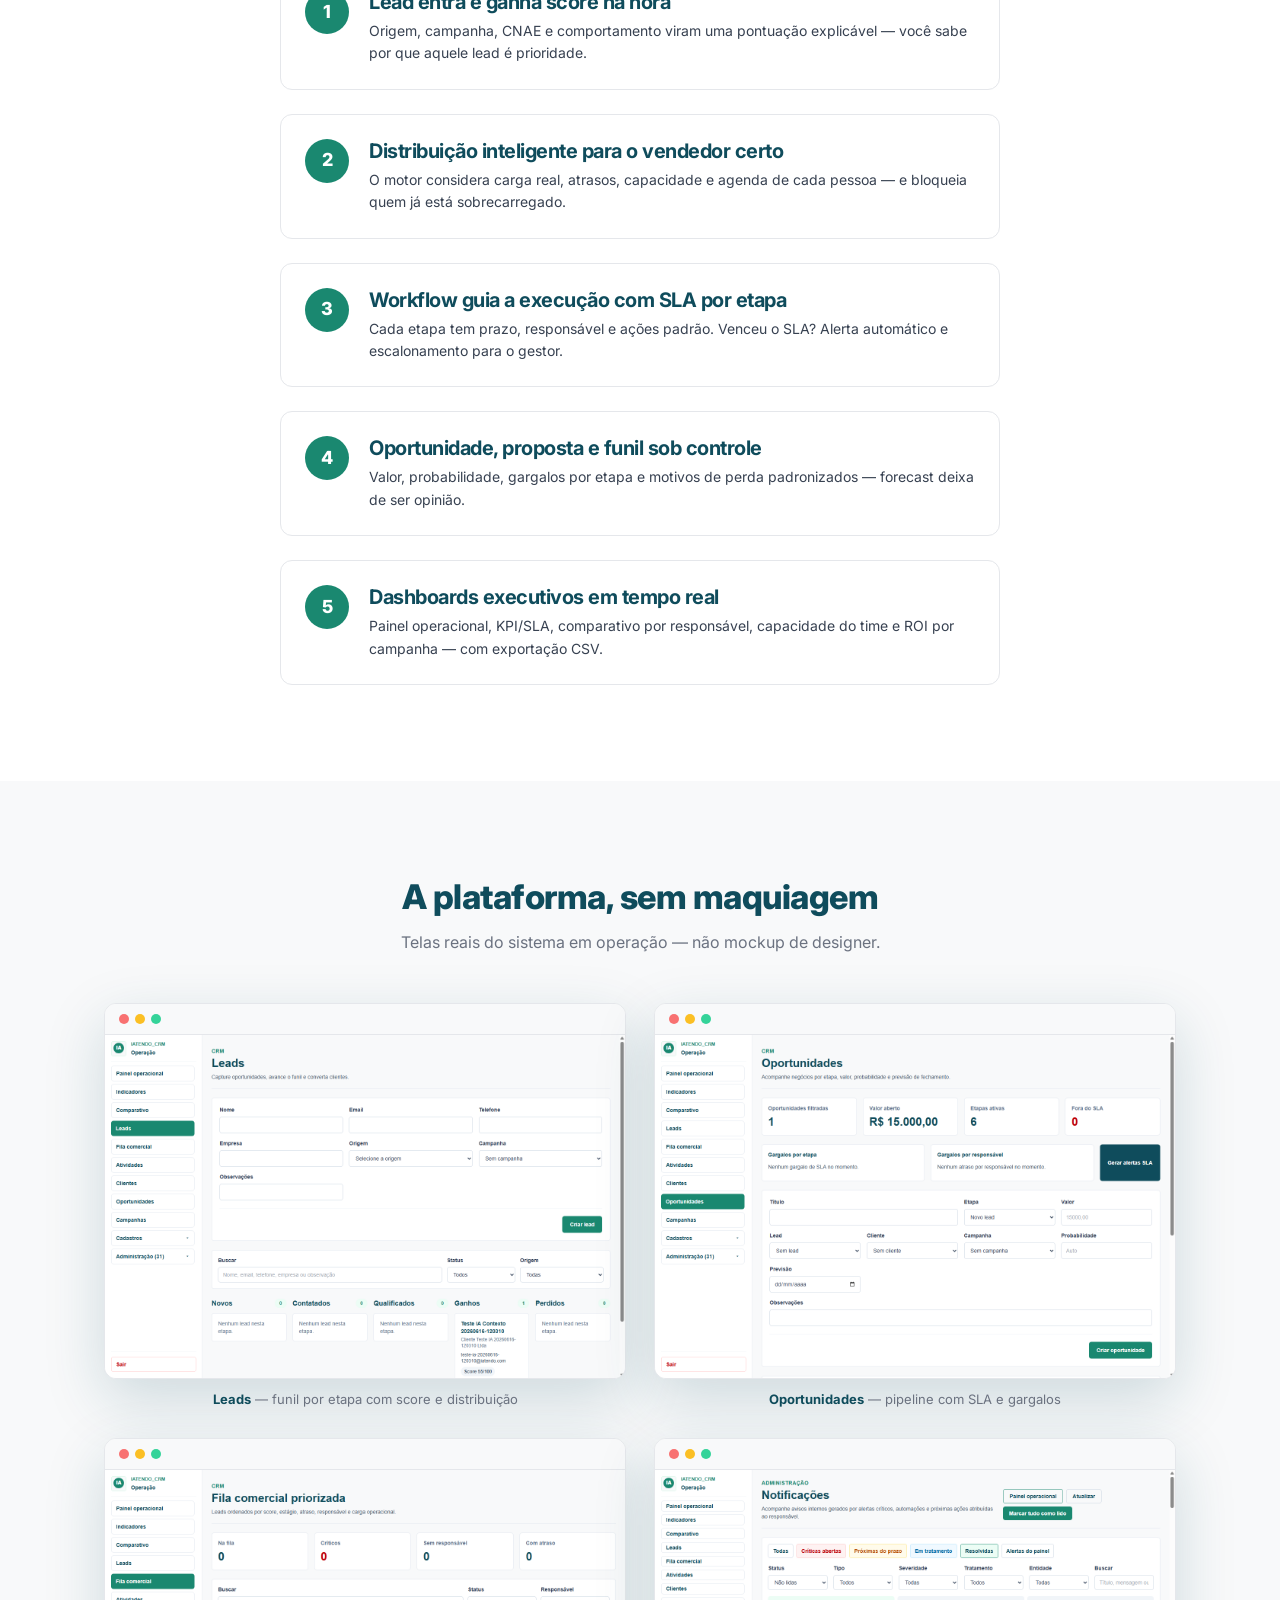
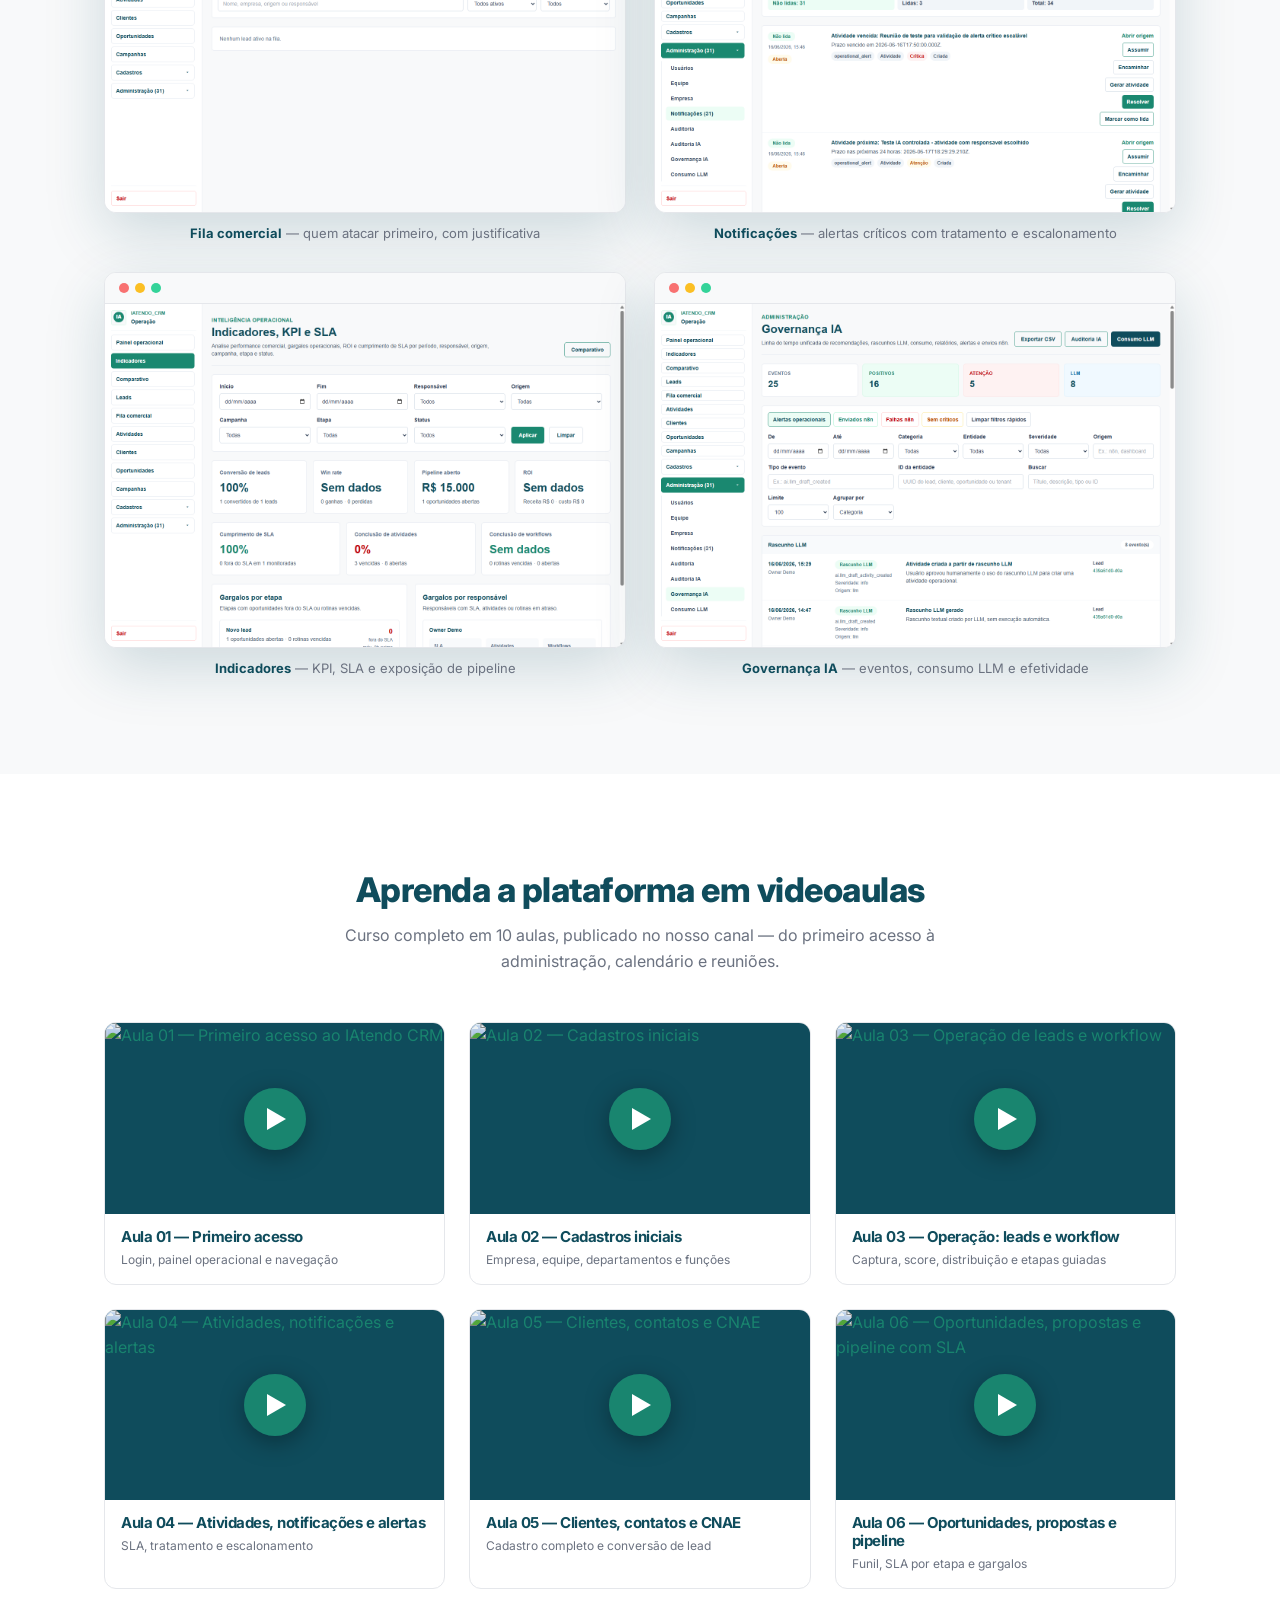
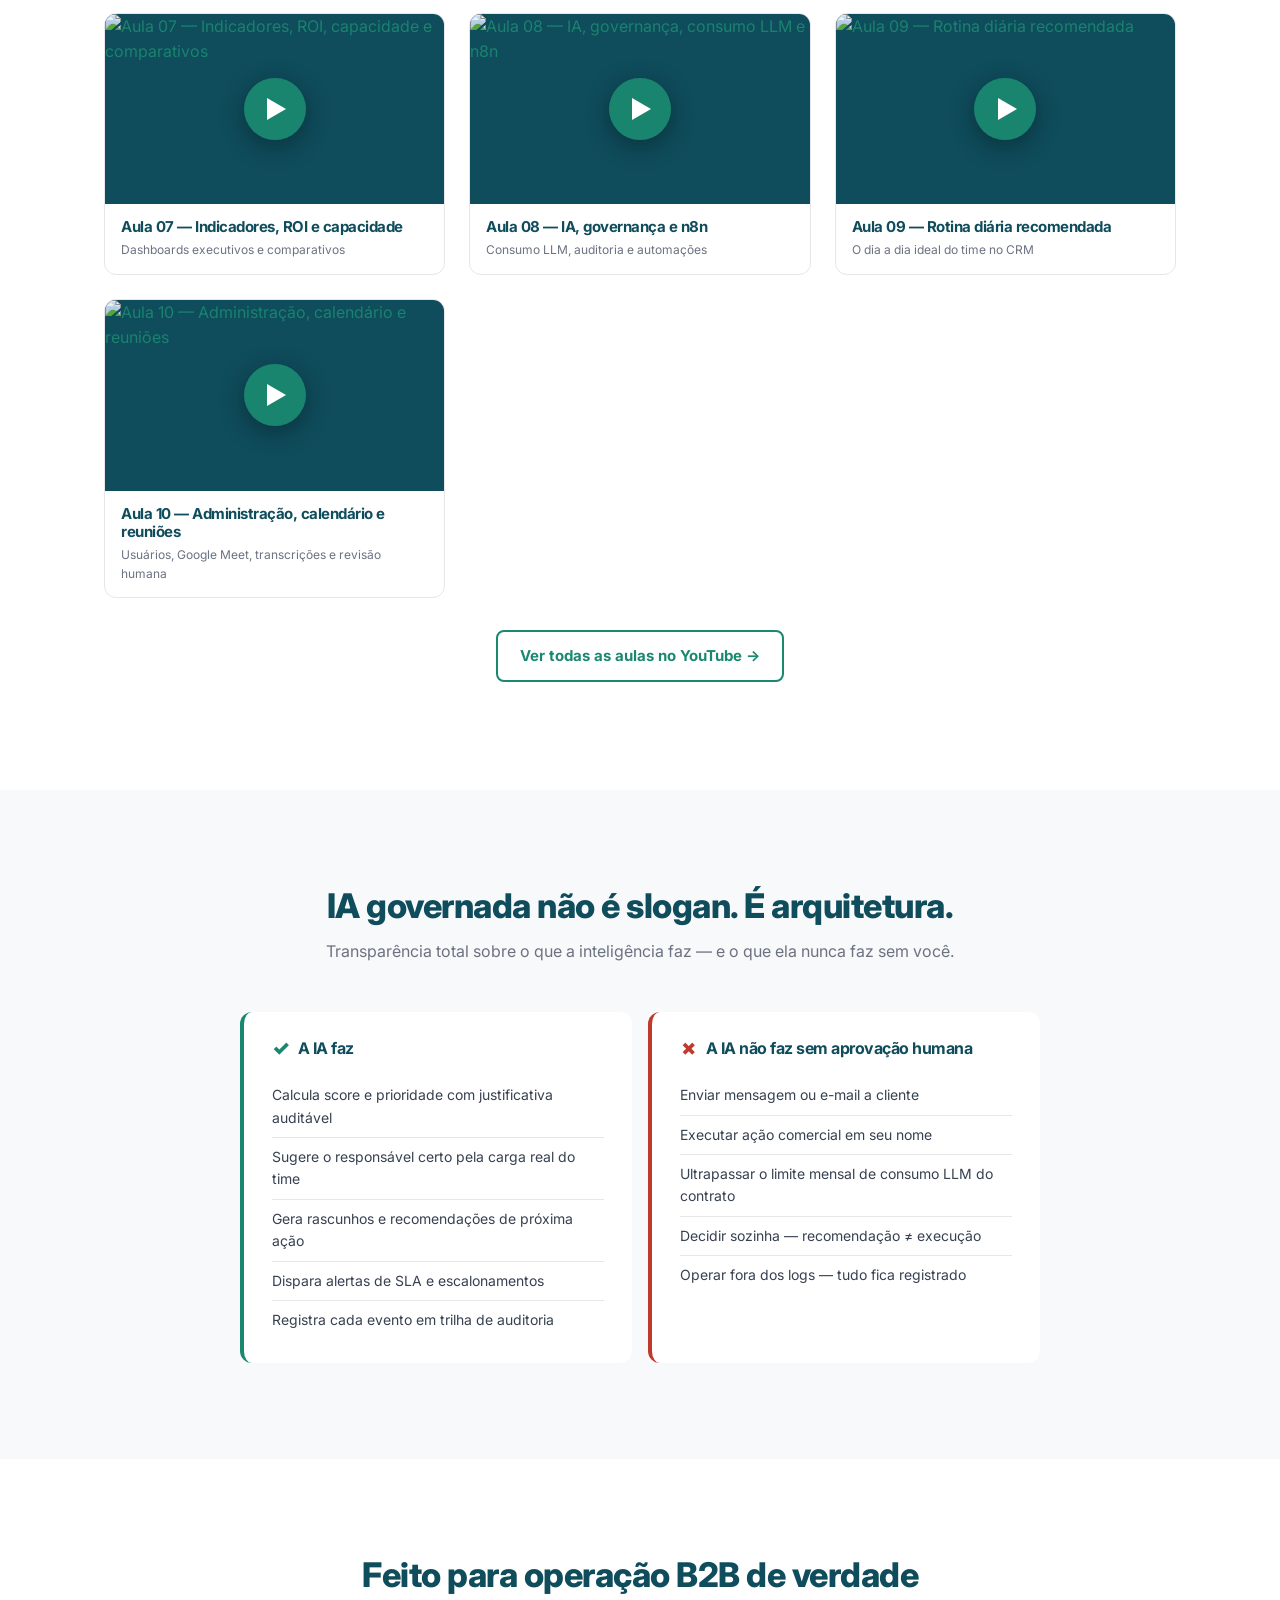
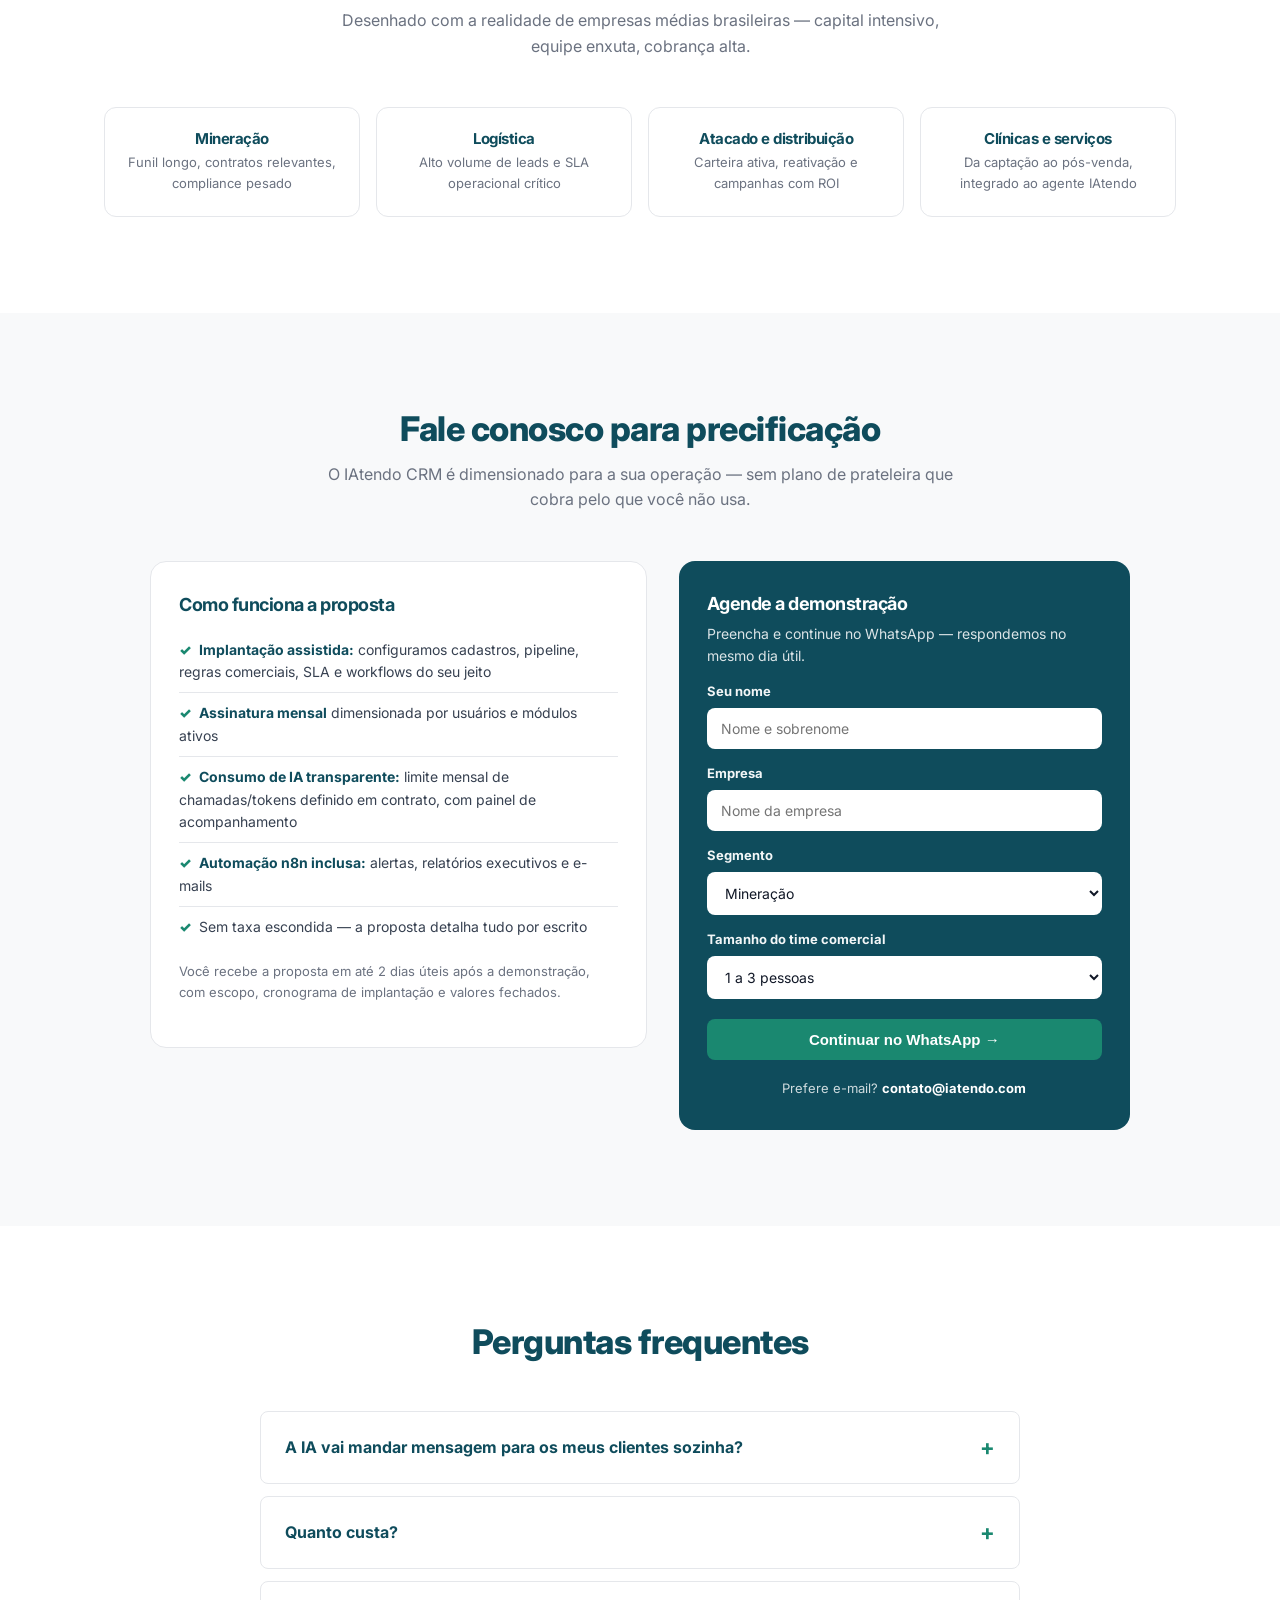
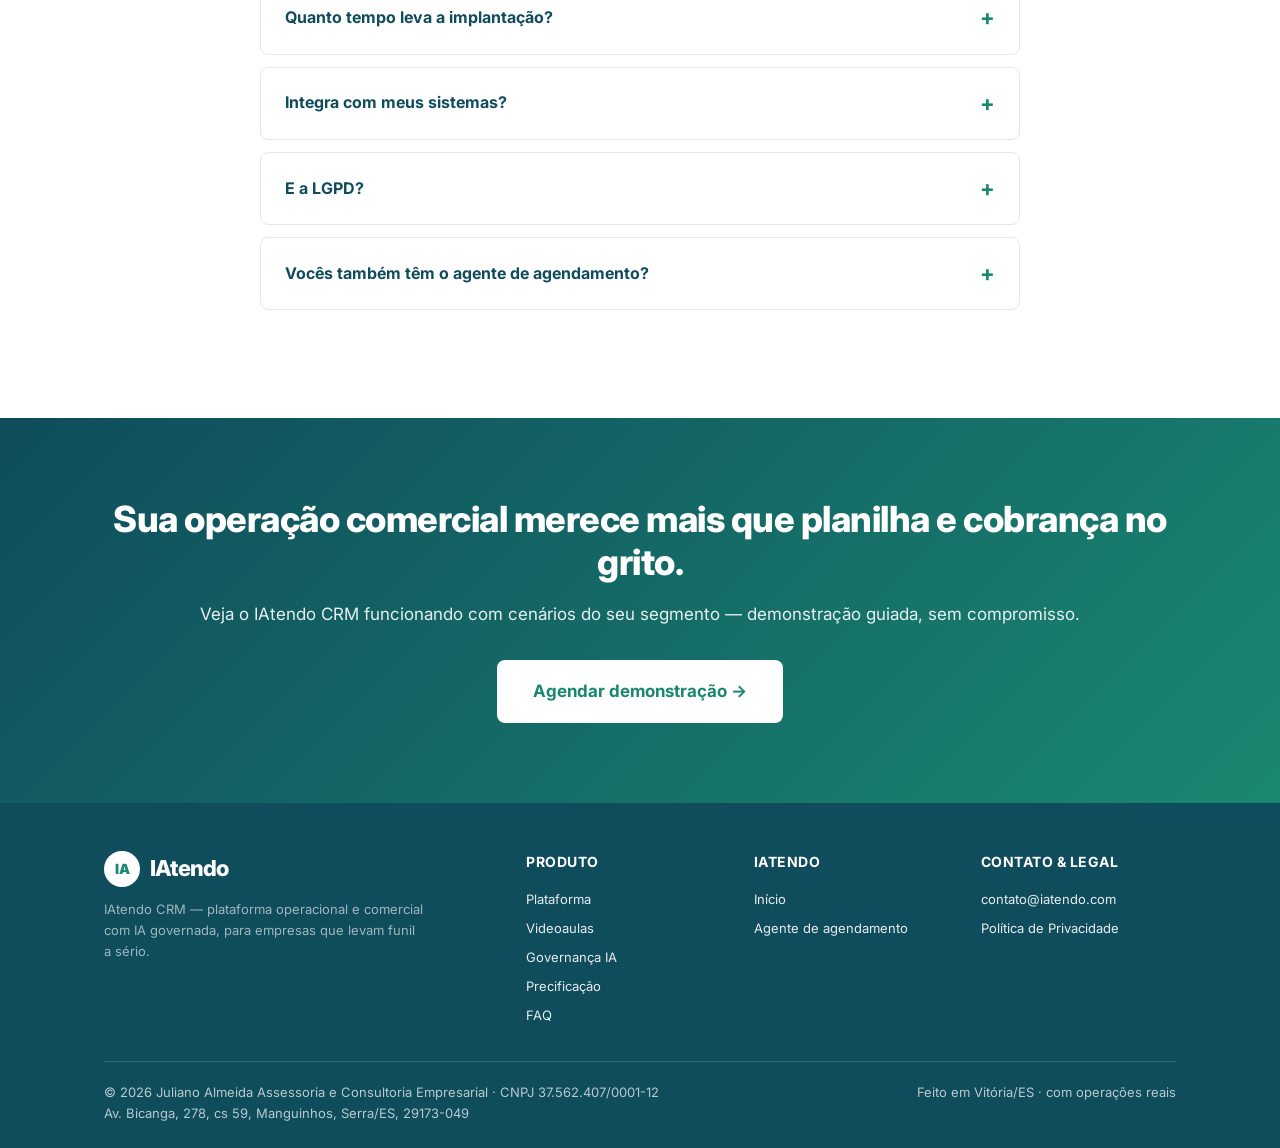
==== commit 618c25b3: "atualizar-videoaulas-iatendo-crm" ====
--- a/crm/index.html
+++ b/crm/index.html
@@ -465,75 +465,82 @@
   <div class="container">
     <div class="section-head">
       <h2>Aprenda a plataforma em videoaulas</h2>
-      <p>Curso completo em 9 aulas, publicado no nosso canal — do primeiro acesso à rotina diária recomendada.</p>
+      <p>Curso completo em 10 aulas, publicado no nosso canal — do primeiro acesso à administração, calendário e reuniões.</p>
     </div>
     <div class="videos">
       <div class="video-card">
-        <a class="video-thumb" data-yt="VyJPQbVWp-o" aria-label="Assistir Aula 01">
-          <img src="https://i.ytimg.com/vi/VyJPQbVWp-o/hqdefault.jpg" alt="Aula 01 — Primeiro acesso ao IAtendo CRM" loading="lazy"><span class="play"></span>
+        <a class="video-thumb" href="https://www.youtube.com/watch?v=ysZs1Rkmkgg" target="_blank" rel="noopener" aria-label="Assistir Aula 01">
+          <img src="https://i.ytimg.com/vi/ysZs1Rkmkgg/hqdefault.jpg" alt="Aula 01 — Primeiro acesso ao IAtendo CRM" loading="lazy"><span class="play"></span>
         </a>
         <h3>Aula 01 — Primeiro acesso</h3>
         <div class="video-sub">Login, painel operacional e navegação</div>
       </div>
       <div class="video-card">
-        <a class="video-thumb" data-yt="CzqX034Pj9A" aria-label="Assistir Aula 02">
-          <img src="https://i.ytimg.com/vi/CzqX034Pj9A/hqdefault.jpg" alt="Aula 02 — Cadastros iniciais" loading="lazy"><span class="play"></span>
+        <a class="video-thumb" href="https://www.youtube.com/watch?v=xdHaOM9x3aM" target="_blank" rel="noopener" aria-label="Assistir Aula 02">
+          <img src="https://i.ytimg.com/vi/xdHaOM9x3aM/hqdefault.jpg" alt="Aula 02 — Cadastros iniciais" loading="lazy"><span class="play"></span>
         </a>
         <h3>Aula 02 — Cadastros iniciais</h3>
         <div class="video-sub">Empresa, equipe, departamentos e funções</div>
       </div>
       <div class="video-card">
-        <a class="video-thumb" data-yt="eDOyuhs3quc" aria-label="Assistir Aula 03">
-          <img src="https://i.ytimg.com/vi/eDOyuhs3quc/hqdefault.jpg" alt="Aula 03 — Operação de leads e workflow" loading="lazy"><span class="play"></span>
+        <a class="video-thumb" href="https://www.youtube.com/watch?v=d700t6dVsa0" target="_blank" rel="noopener" aria-label="Assistir Aula 03">
+          <img src="https://i.ytimg.com/vi/d700t6dVsa0/hqdefault.jpg" alt="Aula 03 — Operação de leads e workflow" loading="lazy"><span class="play"></span>
         </a>
         <h3>Aula 03 — Operação: leads e workflow</h3>
         <div class="video-sub">Captura, score, distribuição e etapas guiadas</div>
       </div>
       <div class="video-card">
-        <a class="video-thumb" data-yt="eR3HgDo9YUM" aria-label="Assistir Aula 04">
-          <img src="https://i.ytimg.com/vi/eR3HgDo9YUM/hqdefault.jpg" alt="Aula 04 — Atividades, notificações e alertas" loading="lazy"><span class="play"></span>
+        <a class="video-thumb" href="https://www.youtube.com/watch?v=MWSv0VssEVM" target="_blank" rel="noopener" aria-label="Assistir Aula 04">
+          <img src="https://i.ytimg.com/vi/MWSv0VssEVM/hqdefault.jpg" alt="Aula 04 — Atividades, notificações e alertas" loading="lazy"><span class="play"></span>
         </a>
         <h3>Aula 04 — Atividades, notificações e alertas</h3>
         <div class="video-sub">SLA, tratamento e escalonamento</div>
       </div>
       <div class="video-card">
-        <a class="video-thumb" data-yt="qhFkDyjf2Pk" aria-label="Assistir Aula 05">
-          <img src="https://i.ytimg.com/vi/qhFkDyjf2Pk/hqdefault.jpg" alt="Aula 05 — Clientes, contatos e CNAE" loading="lazy"><span class="play"></span>
+        <a class="video-thumb" href="https://www.youtube.com/watch?v=JJAzvWQQCCo" target="_blank" rel="noopener" aria-label="Assistir Aula 05">
+          <img src="https://i.ytimg.com/vi/JJAzvWQQCCo/hqdefault.jpg" alt="Aula 05 — Clientes, contatos e CNAE" loading="lazy"><span class="play"></span>
         </a>
         <h3>Aula 05 — Clientes, contatos e CNAE</h3>
         <div class="video-sub">Cadastro completo e conversão de lead</div>
       </div>
       <div class="video-card">
-        <a class="video-thumb" data-yt="SyRXIyVpU74" aria-label="Assistir Aula 06">
-          <img src="https://i.ytimg.com/vi/SyRXIyVpU74/hqdefault.jpg" alt="Aula 06 — Oportunidades, propostas e pipeline com SLA" loading="lazy"><span class="play"></span>
+        <a class="video-thumb" href="https://www.youtube.com/watch?v=hBdM3bW8QXk" target="_blank" rel="noopener" aria-label="Assistir Aula 06">
+          <img src="https://i.ytimg.com/vi/hBdM3bW8QXk/hqdefault.jpg" alt="Aula 06 — Oportunidades, propostas e pipeline com SLA" loading="lazy"><span class="play"></span>
         </a>
         <h3>Aula 06 — Oportunidades, propostas e pipeline</h3>
         <div class="video-sub">Funil, SLA por etapa e gargalos</div>
       </div>
       <div class="video-card">
-        <a class="video-thumb" data-yt="s6W2IkSjhXo" aria-label="Assistir Aula 07">
-          <img src="https://i.ytimg.com/vi/s6W2IkSjhXo/hqdefault.jpg" alt="Aula 07 — Indicadores, ROI, capacidade e comparativos" loading="lazy"><span class="play"></span>
+        <a class="video-thumb" href="https://www.youtube.com/watch?v=33BQm0ee75w" target="_blank" rel="noopener" aria-label="Assistir Aula 07">
+          <img src="https://i.ytimg.com/vi/33BQm0ee75w/hqdefault.jpg" alt="Aula 07 — Indicadores, ROI, capacidade e comparativos" loading="lazy"><span class="play"></span>
         </a>
         <h3>Aula 07 — Indicadores, ROI e capacidade</h3>
         <div class="video-sub">Dashboards executivos e comparativos</div>
       </div>
       <div class="video-card">
-        <a class="video-thumb" data-yt="5cMrow9b17c" aria-label="Assistir Aula 08">
-          <img src="https://i.ytimg.com/vi/5cMrow9b17c/hqdefault.jpg" alt="Aula 08 — IA, governança, consumo LLM e n8n" loading="lazy"><span class="play"></span>
+        <a class="video-thumb" href="https://www.youtube.com/watch?v=ZtTtyJDyx3M" target="_blank" rel="noopener" aria-label="Assistir Aula 08">
+          <img src="https://i.ytimg.com/vi/ZtTtyJDyx3M/hqdefault.jpg" alt="Aula 08 — IA, governança, consumo LLM e n8n" loading="lazy"><span class="play"></span>
         </a>
         <h3>Aula 08 — IA, governança e n8n</h3>
         <div class="video-sub">Consumo LLM, auditoria e automações</div>
       </div>
       <div class="video-card">
-        <a class="video-thumb" data-yt="b2C0MkyPq6A" aria-label="Assistir Aula 09">
-          <img src="https://i.ytimg.com/vi/b2C0MkyPq6A/hqdefault.jpg" alt="Aula 09 — Rotina diária recomendada" loading="lazy"><span class="play"></span>
+        <a class="video-thumb" href="https://www.youtube.com/watch?v=HFtRW32VnzY" target="_blank" rel="noopener" aria-label="Assistir Aula 09">
+          <img src="https://i.ytimg.com/vi/HFtRW32VnzY/hqdefault.jpg" alt="Aula 09 — Rotina diária recomendada" loading="lazy"><span class="play"></span>
         </a>
         <h3>Aula 09 — Rotina diária recomendada</h3>
         <div class="video-sub">O dia a dia ideal do time no CRM</div>
       </div>
+      <div class="video-card">
+        <a class="video-thumb" href="https://www.youtube.com/watch?v=LDTZkf4-JD8" target="_blank" rel="noopener" aria-label="Assistir Aula 10">
+          <img src="https://i.ytimg.com/vi/LDTZkf4-JD8/hqdefault.jpg" alt="Aula 10 — Administração, calendário e reuniões" loading="lazy"><span class="play"></span>
+        </a>
+        <h3>Aula 10 — Administração, calendário e reuniões</h3>
+        <div class="video-sub">Usuários, Google Meet, transcrições e revisão humana</div>
+      </div>
     </div>
     <p style="text-align:center; margin-top:32px;">
-      <a href="https://www.youtube.com/@IAtendo" target="_blank" rel="noopener" class="btn btn-secondary">Ver todas as aulas no YouTube →</a>
+      <a href="https://www.youtube.com/@IAtendo/videos" target="_blank" rel="noopener" class="btn btn-secondary">Ver todas as aulas no YouTube →</a>
     </p>
   </div>
 </section>
